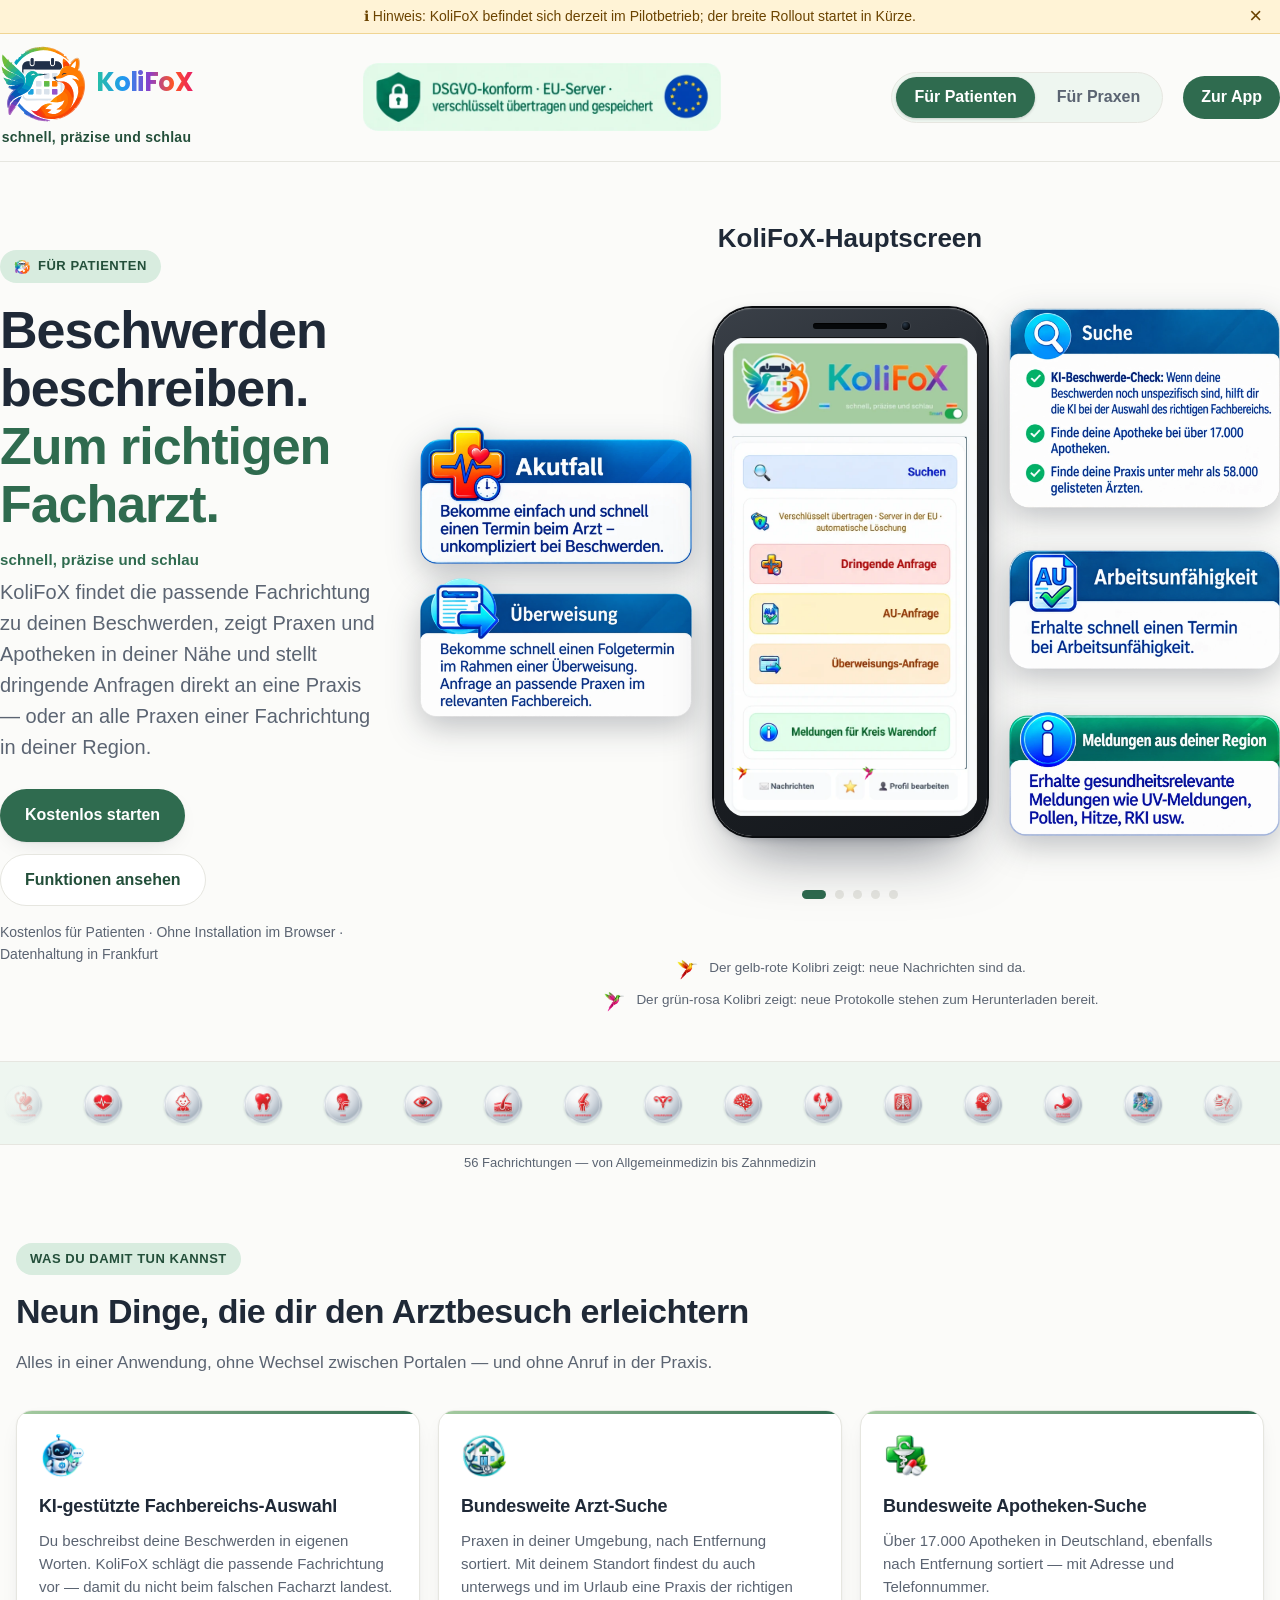
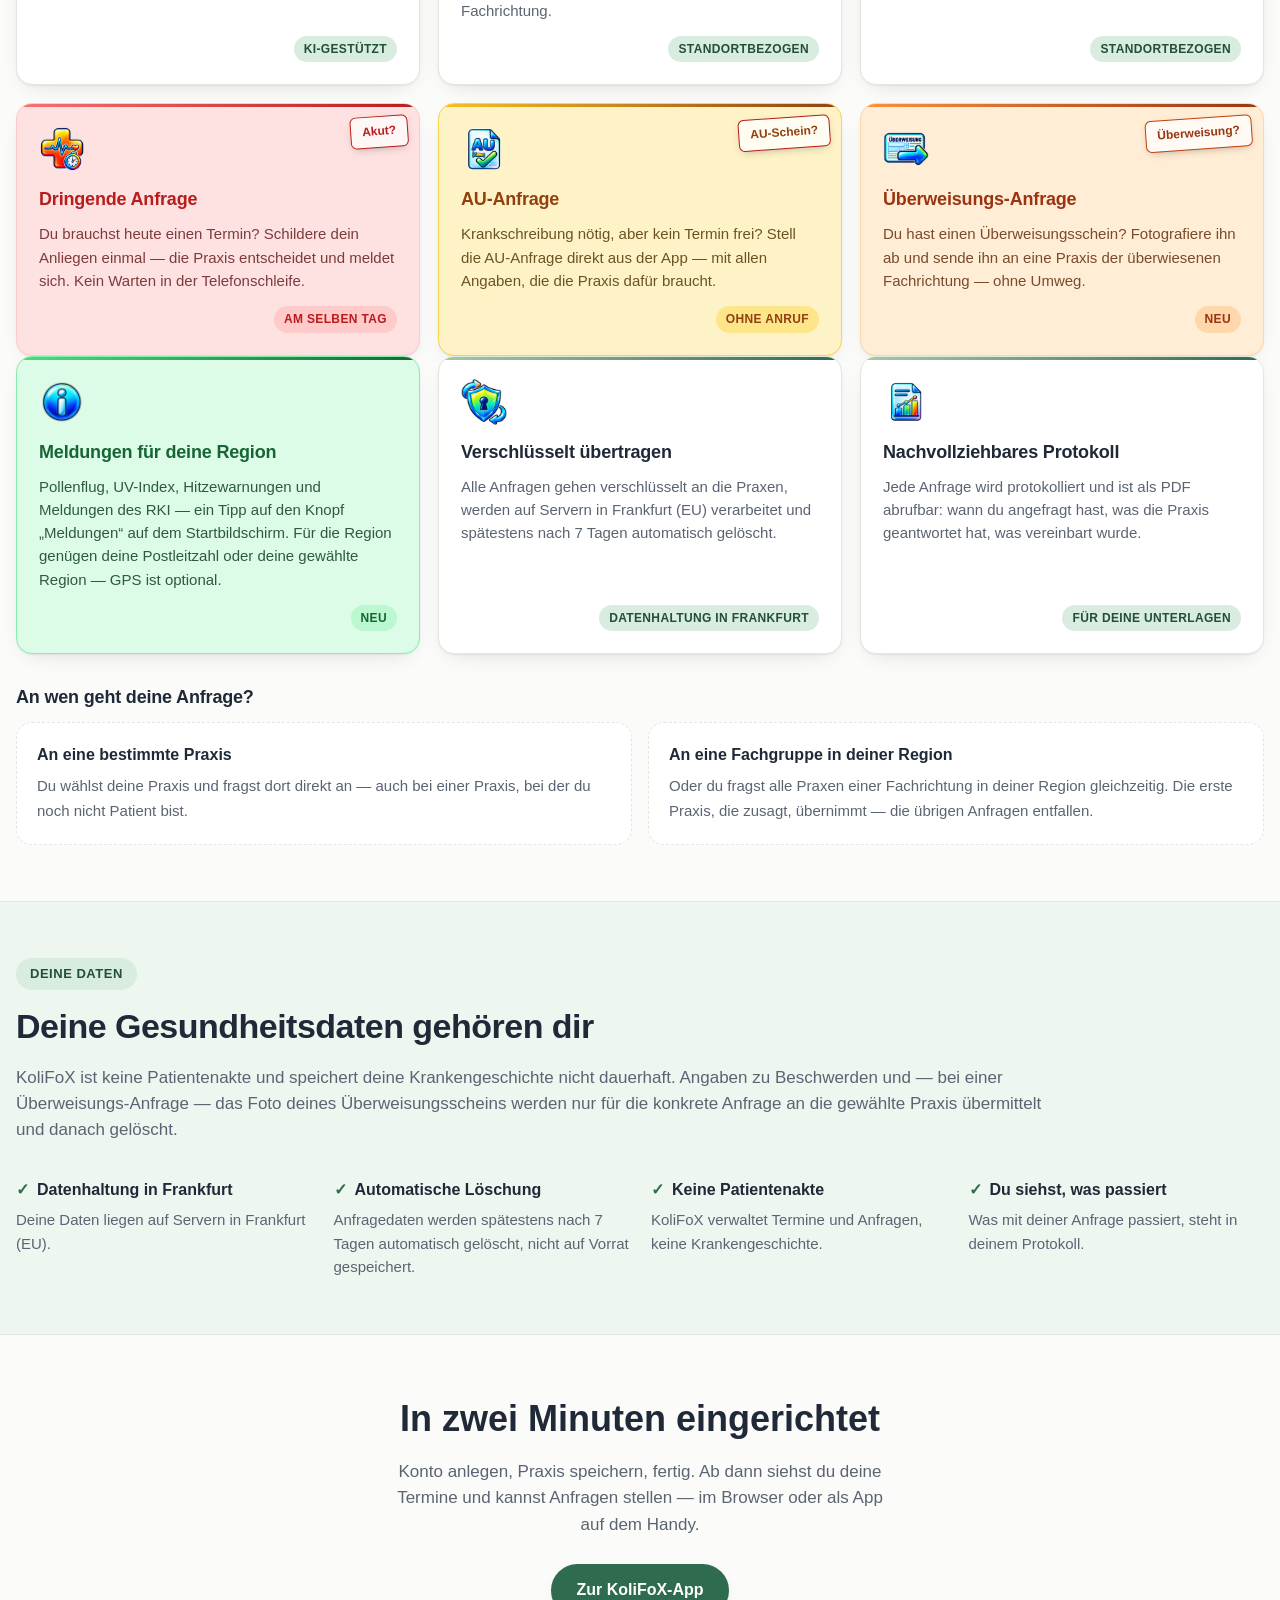
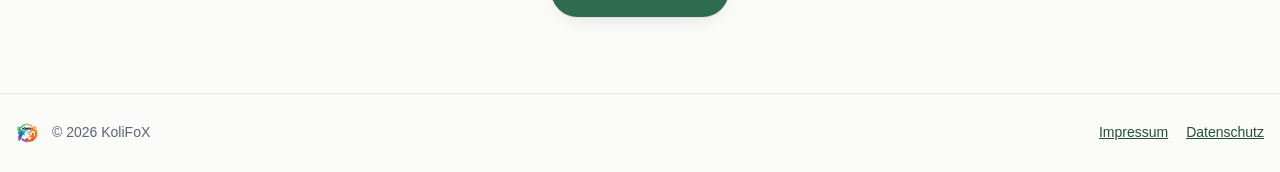
==== index.html @ 6ff73139 "Startseite: Hinweisband und Kopf bleiben beim Scrollen oben (sticky), kompakt ab 170 px Band und Kop" ====
<!doctype html>
<html lang="de">
<head>
<meta charset="UTF-8">
<meta name="viewport" content="width=device-width, initial-scale=1">
<title>KoliFoX — Arzttermin und Anfragen</title>
<meta name="description" content="KoliFoX: Fachrichtung per KI finden, Arzt und Apotheke in der Nähe suchen und dringende Anfragen, AU- und Überweisungs-Anfragen direkt an die Praxis senden.">
<!-- Die Seite ist auch unter www.kolifox.de erreichbar, mit identischem Inhalt. Hier steht, welche
     Adresse gelten soll (die Umleitung von www auf kolifox.de liegt zusaetzlich in Cloudflare). -->
<link rel="canonical" href="https://kolifox.de/">
<meta name="theme-color" content="#2f6b4f">
<link rel="icon" href="/assets/img/favicon.svg" type="image/svg+xml">
<link rel="icon" href="/assets/img/favicon-192.png" sizes="192x192">
<link rel="apple-touch-icon" href="/assets/img/apple-touch-icon.png">
<link rel="stylesheet" href="/assets/produktseite.css">
</head>
<body>

<!-- Pilot-Hinweis (Variante A, DSGVO-Chat 22.10.): Transparenz zur Reife des Produkts. Schliessen
     merkt sich NICHTS im Browser (kein localStorage), das Band kommt beim naechsten Besuch wieder. -->
<div class="kopf-fix" id="kopf-fix">
<div class="pilot-hinweis" id="pilot-hinweis" role="note">
  <span class="pilot-text"><span aria-hidden="true">ℹ</span> Hinweis: KoliFoX befindet sich derzeit im Pilotbetrieb; der breite Rollout startet in Kürze.</span>
  <button type="button" class="pilot-zu" id="pilot-zu" aria-label="Hinweis schließen">×</button>
</div>

<header class="site-head">
  <div class="wrap head-row">
    <div class="head-brand">
      <img class="head-logo" src="/assets/icons/logo-kopf.svg" alt="KoliFoX">
      <span class="head-slogan">schnell, präzise und schlau</span>
    </div>
    <div class="head-spacer"></div>
    <img class="head-badge" src="/assets/kacheln/badge.webp"
         alt="DSGVO-konform · EU-Server · verschlüsselt übertragen und gespeichert">
    <div class="head-spacer"></div>
    <div class="switch" role="tablist" aria-label="Ansicht wählen">
      <button role="tab" id="tab-pat" aria-controls="view-pat" aria-selected="true">Für Patienten</button>
      <button role="tab" id="tab-pra" aria-controls="view-pra" aria-selected="false">Für Praxen</button>
    </div>
    <a class="head-cta" id="head-cta" href="https://app.kolifox.de">Zur App</a>
  </div>
</header>
</div>

<!-- ============================ PATIENTEN ============================ -->
<main class="view" id="view-pat" role="tabpanel" aria-labelledby="tab-pat">

  <div class="wrap hero">
    <div class="hero-text hero-zentriert">
      <span class="eyebrow"><img src="/assets/icons/logo-icon.svg" alt="" width="16" height="16" aria-hidden="true"> Für Patienten</span>
      <h1>Beschwerden beschreiben.<br><span class="accent">Zum richtigen Facharzt.</span></h1>
      <p class="slogan">schnell, präzise und schlau</p>
      <p class="lead">
        KoliFoX findet die passende Fachrichtung zu deinen Beschwerden, zeigt Praxen und Apotheken
        in deiner Nähe und stellt dringende Anfragen direkt an eine Praxis — oder an alle Praxen
        einer Fachrichtung in deiner Region.
      </p>
      <div class="hero-actions">
        <a class="btn btn-primary" href="https://app.kolifox.de">Kostenlos starten</a>
        <a class="btn btn-ghost" href="#pat-funktionen">Funktionen ansehen</a>
      </div>
      <p class="hero-note">Kostenlos für Patienten · Ohne Installation im Browser · Datenhaltung in Frankfurt</p>
    </div>

    <!-- Rundgang durch die App: Ueberschrift, Handy und Fahnen wechseln im Takt -->
    <div class="tour-titel">
      <h2 id="tour-ueberschrift">KoliFoX-Hauptscreen</h2>
    </div>
    <div class="tour logo-links" id="tour">
      <div class="tour-spalte links" id="fahnen-links"></div>
      <div class="tour-mitte">
      <div class="phone-bereich">
        <div class="phone">
          <span class="phone-glow" aria-hidden="true"></span>
          <div class="screen">
            <img class="frame" src="/assets/screens/grundframe.webp"
                 alt="KoliFoX-App auf dem Handy">
            <div class="screen-slot" id="screen-slot" aria-live="off"></div>
            <!-- animierte Marker der App: gelb-rot = ungelesene Nachrichten,
                 gruen-blau = noch nicht geladene Protokolle (wie in app/index.html) -->
            <img class="kolibri nachrichten" src="/assets/icons/kolibri-gelbrot-44.webp" alt="" aria-hidden="true">
            <img class="kolibri profil"      src="/assets/icons/kolibri-gruenrosa-44.webp" alt="" aria-hidden="true">
          </div>
        </div>
      </div>
    </div>
    <div class="tour-spalte rechts" id="fahnen-rechts"></div>
    </div>
    <!-- Die Punkte stehen bewusst AUSSERHALB der Tour: sonst waere die Zeile
         hoeher als das Handy und die Prozent-Hoehen der Fahnen wuerden nicht
         mehr auf die Eintraege im Bildschirm passen. -->
    <div class="tour-punkte" id="tour-punkte" role="tablist" aria-label="Ansicht wählen"></div>
    <!-- Was die beiden Voegel in der Fussleiste des Handys bedeuten -->
    <div class="kolibri-legende">
      <span><img src="/assets/icons/kolibri-gelbrot-44.webp" alt="">Der gelb-rote Kolibri zeigt: neue Nachrichten sind da.</span>
      <span><img src="/assets/icons/kolibri-gruenrosa-44.webp" alt="">Der grün-rosa Kolibri zeigt: neue Protokolle stehen zum Herunterladen bereit.</span>
    </div>
  </div>

  <div class="siegel-band" aria-hidden="true">
    <div class="siegel-track" id="band-pat"></div>
  </div>
  <p class="band-label">56 Fachrichtungen — von Allgemeinmedizin bis Zahnmedizin</p>

  <section id="pat-funktionen">
    <div class="wrap">
      <div class="sec-head">
        <span class="eyebrow">Was du damit tun kannst</span>
        <h2>Neun Dinge, die dir den Arztbesuch erleichtern</h2>
        <p>Alles in einer Anwendung, ohne Wechsel zwischen Portalen — und ohne Anruf in der Praxis.</p>
      </div>

      <div class="grid">
        <article class="feat">
          <img class="feat-icon" src="/assets/icons/icon-ki.png" alt="">
          <h3>KI-gestützte Fachbereichs-Auswahl</h3>
          <p>Du beschreibst deine Beschwerden in eigenen Worten. KoliFoX schlägt die passende
             Fachrichtung vor — damit du nicht beim falschen Facharzt landest.</p>
          <span class="tag">KI-gestützt</span>
        </article>

        <article class="feat">
          <img class="feat-icon" src="/assets/icons/icon-arzt.png" alt="">
          <h3>Bundesweite Arzt-Suche</h3>
          <p>Praxen in deiner Umgebung, nach Entfernung sortiert. Mit deinem Standort findest du
             auch unterwegs und im Urlaub eine Praxis der richtigen Fachrichtung.</p>
          <span class="tag">Standortbezogen</span>
        </article>

        <article class="feat">
          <img class="feat-icon" src="/assets/icons/icon-apotheke.png" alt="">
          <h3>Bundesweite Apotheken-Suche</h3>
          <p>Über 17.000 Apotheken in Deutschland, ebenfalls nach Entfernung sortiert —
             mit Adresse und Telefonnummer.</p>
          <span class="tag">Standortbezogen</span>
        </article>

        <article class="feat k-dringend">
          <img class="feat-icon" src="/assets/neu/akut.png" alt="">
          <h3>Dringende Anfrage</h3>
          <p>Du brauchst heute einen Termin? Schildere dein Anliegen einmal — die Praxis
             entscheidet und meldet sich. Kein Warten in der Telefonschleife.</p>
          <span class="tag">Am selben Tag</span>
          <span class="au-sticker">
            <span class="au-sticker-klein">Akut?</span>
            <span class="au-sticker-gross">
              <strong>Du hast Beschwerden und brauchst heute einen Arzt?</strong>
              KoliFoX fragt für dich an — bei einer Praxis oder gleich mehreren
              in deiner Region.
            </span>
          </span>
        </article>

        <article class="feat k-au">
          <img class="feat-icon" src="/assets/neu/au.png" alt="">
          <h3>AU-Anfrage</h3>
          <p>Krankschreibung nötig, aber kein Termin frei? Stell die AU-Anfrage direkt
             aus der App — mit allen Angaben, die die Praxis dafür braucht.</p>
          <span class="tag">Ohne Anruf</span>
          <!-- Aufkleber in der Anmutung des AU-Scheins: klein in der Ecke,
               geht beim Darauffahren auf. Auf dem Telefon (kein Hover) steht
               er dauerhaft offen. -->
          <span class="au-sticker">
            <span class="au-sticker-klein">AU-Schein?</span>
            <span class="au-sticker-gross">
              <strong>Du benötigst eine Arbeitsunfähigkeits­bescheinigung?</strong>
              Ausstellen kann sie nur deine Praxis. KoliFoX bringt deine Anfrage
              dorthin — ohne Telefonschleife.
            </span>
          </span>
        </article>

        <article class="feat k-ueberweisung">
          <img class="feat-icon" src="/assets/neu/ueberweisung.png" alt="">
          <h3>Überweisungs-Anfrage</h3>
          <p>Du hast einen Überweisungsschein? Fotografiere ihn ab und sende ihn an eine
             Praxis der überwiesenen Fachrichtung — ohne Umweg.</p>
          <span class="tag">Neu</span>
          <span class="au-sticker">
            <span class="au-sticker-klein">Überweisung?</span>
            <span class="au-sticker-gross">
              <strong>Du hast eine Überweisung bekommen?</strong>
              KoliFoX bringt sie zur passenden Fachpraxis — samt deiner Anfrage,
              ohne Telefonschleife.
            </span>
          </span>
        </article>

      </div>

      <!-- Dritte Reihe: Meldungen (eigener Knopf auf dem Startbildschirm) sowie
           Verschluesselung und Protokoll, die fuer alle Anfragearten darueber gelten. -->
      <div class="grid">
        <article class="feat k-meldungen">
          <img class="feat-icon" src="/assets/neu/meldungen.webp" alt="">
          <h3>Meldungen für deine Region</h3>
          <p>Pollenflug, UV-Index, Hitzewarnungen und Meldungen des RKI — ein Tipp auf den
             Knopf „Meldungen“ auf dem Startbildschirm. Für die Region genügen deine Postleitzahl
             oder deine gewählte Region — GPS ist optional.</p>
          <span class="tag">Neu</span>
        </article>

        <article class="feat">
          <img class="feat-icon" src="/assets/neu/verschluesselung.png" alt="">
          <h3>Verschlüsselt übertragen</h3>
          <p>Alle Anfragen gehen verschlüsselt an die Praxen, werden auf Servern in Frankfurt
             (EU) verarbeitet und spätestens nach 7 Tagen automatisch gelöscht.</p>
          <span class="tag">Datenhaltung in Frankfurt</span>
        </article>

        <article class="feat">
          <img class="feat-icon" src="/assets/neu/protokoll.png" alt="">
          <h3>Nachvollziehbares Protokoll</h3>
          <p>Jede Anfrage wird protokolliert und ist als PDF abrufbar: wann du
             angefragt hast, was die Praxis geantwortet hat, was vereinbart wurde.</p>
          <span class="tag">Für deine Unterlagen</span>
        </article>
      </div>

      <h3 class="zweiwege-titel">An wen geht deine Anfrage?</h3>
      <div class="zweiwege">
        <div class="weg">
          <strong>An eine bestimmte Praxis</strong>
          <span>Du wählst deine Praxis und fragst dort direkt an — auch bei einer Praxis,
                bei der du noch nicht Patient bist.</span>
        </div>
        <div class="weg">
          <strong>An eine Fachgruppe in deiner Region</strong>
          <span>Oder du fragst alle Praxen einer Fachrichtung in deiner Region gleichzeitig.
                Die erste Praxis, die zusagt, übernimmt — die übrigen Anfragen entfallen.</span>
        </div>
      </div>
    </div>
  </section>

  <section class="trust">
    <div class="wrap">
      <div class="sec-head">
        <span class="eyebrow">Deine Daten</span>
        <h2>Deine Gesundheitsdaten gehören dir</h2>
        <p>KoliFoX ist keine Patientenakte und speichert deine Krankengeschichte nicht dauerhaft.
           Angaben zu Beschwerden und — bei einer Überweisungs-Anfrage — das Foto deines
           Überweisungsscheins werden nur für die konkrete Anfrage an die gewählte Praxis
           übermittelt und danach gelöscht.</p>
      </div>
      <div class="trust-grid">
        <div class="trust-item">
          <h3><span class="tick">✓</span> Datenhaltung in Frankfurt</h3>
          <p>Deine Daten liegen auf Servern in Frankfurt (EU).</p>
        </div>
        <div class="trust-item">
          <h3><span class="tick">✓</span> Automatische Löschung</h3>
          <p>Anfragedaten werden spätestens nach 7 Tagen automatisch gelöscht,
             nicht auf Vorrat gespeichert.</p>
        </div>
        <div class="trust-item">
          <h3><span class="tick">✓</span> Keine Patientenakte</h3>
          <p>KoliFoX verwaltet Termine und Anfragen, keine Krankengeschichte.</p>
        </div>
        <div class="trust-item">
          <h3><span class="tick">✓</span> Du siehst, was passiert</h3>
          <p>Was mit deiner Anfrage passiert, steht in deinem Protokoll.</p>
        </div>
      </div>
    </div>
  </section>

  <section class="final">
    <div class="wrap">
      <h2>In zwei Minuten eingerichtet</h2>
      <p>Konto anlegen, Praxis speichern, fertig. Ab dann siehst du deine Termine und kannst
         Anfragen stellen — im Browser oder als App auf dem Handy.</p>
      <div class="hero-actions">
        <a class="btn btn-primary" href="https://app.kolifox.de">Zur KoliFoX-App</a>
      </div>
    </div>
  </section>
</main>

<!-- ============================= PRAXEN ============================= -->
<main class="view" id="view-pra" role="tabpanel" aria-labelledby="tab-pra" hidden>

  <div class="wrap hero">
    <div class="hero-split">
      <div class="hero-text">
        <span class="eyebrow"><img src="/assets/icons/logo-icon.svg" alt="" width="16" height="16" aria-hidden="true"> Für Praxen</span>
        <h1>Das Telefon wird leiser.<br><span class="accent">Der Tag planbarer.</span></h1>
        <p class="slogan">schnell, präzise und schlau</p>
        <p class="lead">
          Dringende Anfragen und AU-Wünsche kommen schriftlich und vollständig herein — statt
          dreimal zu klingeln. Ihr Team entscheidet, was wann bearbeitet wird. Ohne neue
          Praxissoftware, ohne Installation.
        </p>
        <div class="hero-actions">
          <a class="btn btn-primary" href="https://cockpit.kolifox.de/login">Praxis anmelden</a>
          <a class="btn btn-ghost" href="#pra-funktionen">Funktionen ansehen</a>
        </div>
        <p class="hero-note">Läuft im Browser · Rollen für Sekretariat, Ärzte und Labor · Server in Deutschland</p>
        <p class="hero-note">Fertiger AV-Vertrag · Zwei-Faktor-Anmeldung · Automatische Löschfristen</p>
      </div>

      <div>
        <div class="cockpit-demo">
          <div class="cd-head">
            <img src="/assets/neu/akut.png" alt="" width="18" height="18">
            Dringende Anfragen <span class="zahl">2 offen</span>
          </div>

          <div class="cd-karte">
            <div class="cd-zeile1">
              <img src="/assets/neu/akut.png" alt="">
              <span class="cd-name">M. Berger</span>
              <span class="cd-zeit">vor 4 Min.</span>
            </div>
            <div class="cd-pillen">
              <span class="cd-pille rot">Akut</span>
              <span class="cd-pille">Zahnschmerzen</span>
              <span class="cd-pille">Schwellung</span>
              <span class="cd-pille">📍 1,2 km</span>
            </div>
            <p class="cd-text">Seit gestern Abend starke Schmerzen, Wange geschwollen. Heute erreichbar ab 9 Uhr.</p>
            <div class="cd-knoepfe">
              <span class="cd-knopf ja">Annehmen</span>
              <span class="cd-knopf">Weiterleiten</span>
              <span class="cd-knopf">Ablehnen</span>
            </div>
          </div>

          <div class="cd-karte">
            <div class="cd-zeile1">
              <img src="/assets/neu/au.png" alt="">
              <span class="cd-name">S. Kraft</span>
              <span class="cd-zeit">vor 11 Min.</span>
            </div>
            <div class="cd-pillen">
              <span class="cd-pille">AU-Anfrage</span>
              <span class="cd-pille">bekannt</span>
              <span class="cd-pille">📍 3,4 km</span>
            </div>
            <p class="cd-text">Erkältung seit Montag, bittet um Krankschreibung bis Freitag.</p>
            <div class="cd-knoepfe">
              <span class="cd-knopf ja">Annehmen</span>
              <span class="cd-knopf">Weiterleiten</span>
              <span class="cd-knopf">Ablehnen</span>
            </div>
          </div>

          <div class="cd-fuss">Heute angenommen: 3 von 6 · Aufnahme aktiv bis 16:00</div>
        </div>
        <p class="demo-hinweis">Darstellung nachgebildet — echte Ansicht im Praxis-Cockpit</p>
      </div>
    </div>
  </div>

  <div class="siegel-band" aria-hidden="true">
    <div class="siegel-track" id="band-pra"></div>
  </div>
  <p class="band-label">Für jede Fachrichtung — mit eigenen Rückfragen je Fachbereich</p>

  <section class="sec-unten-eng">
    <div class="wrap">
      <div class="sec-head sec-head-mitte">
        <h2>Was sich im Praxisalltag ändert</h2>
        <p>Vier Dinge, die Ihr Team sofort merkt.</p>
      </div>
      <div class="zettel-reihe">
        <div class="zettel"><img src="/assets/notizen/telefon.png" alt="Weniger Telefon — Anliegen digital statt per Telefon klären. Ziel: 50 % weniger Anrufe."></div>
        <div class="zettel"><img src="/assets/notizen/ruhe.png" alt="Mehr Ruhe am Empfang — Ihr Team gewinnt Fokus für die Menschen vor Ort."></div>
        <div class="zettel"><img src="/assets/notizen/zeit.png" alt="Mehr Zeit für Patienten — Automatisierte Prozesse schaffen Zeit für Patienten."></div>
        <div class="zettel"><img src="/assets/notizen/erreichbarkeit.png" alt="Mehr Erreichbarkeit — Anfragen digital stellen, einfach, direkt und ohne Warteschleife."></div>
      </div>
    </div>
  </section>

  <section id="pra-funktionen">
    <div class="wrap">
      <div class="sec-head">
        <span class="eyebrow">Für Ihre Praxis</span>
        <h2>Was KoliFoX Ihrem Team abnimmt</h2>
        <p>Das Praxis-Cockpit nimmt Ihrem Team diese Aufgaben ab.</p>
      </div>

      <div class="grid">
        <article class="feat akut">
          <img class="feat-icon" src="/assets/neu/akut.png" alt="">
          <h3>Dringende Anfragen gesteuert annehmen</h3>
          <p>Anfragen erreichen Sie schriftlich und vorqualifiziert. Sie legen fest, wie viele
             Sie pro Tag annehmen — ist das Fenster voll, wird automatisch abgelehnt.</p>
          <span class="tag">Kapazität im Griff</span>
        </article>

        <article class="feat">
          <img class="feat-icon" src="/assets/neu/kalender.png" alt="">
          <h3>Erreichbarkeit selbst bestimmen</h3>
          <p>Öffnungszeiten, Urlaub, Rufbereitschaft: Was Sie hinterlegen, gilt. Außerhalb
             Ihrer Zeiten nimmt KoliFoX keine Anfragen an.</p>
          <span class="tag">Kein Nachtdienst</span>
        </article>

        <article class="feat">
          <img class="feat-icon" src="/assets/neu/push.png" alt="">
          <h3>Benachrichtigung statt Dauerblick</h3>
          <p>Neue Anfragen melden sich per Push oder E-Mail — niemand muss den Bildschirm
             im Auge behalten.</p>
          <span class="tag">Push &amp; E-Mail</span>
        </article>

        <article class="feat">
          <img class="feat-icon" src="/assets/neu/sammelpraxis.png" alt="">
          <h3>Im Praxisnetz zusammenarbeiten</h3>
          <p>Mehrere Praxen einer Fachrichtung und Region teilen sich das Anfrage-Aufkommen.
             Wer zuerst zusagt, übernimmt — die anderen sind entlastet.</p>
          <span class="tag">Regional</span>
        </article>

        <article class="feat">
          <img class="feat-icon" src="/assets/icons/icon-arzt.png" alt="">
          <h3>Digitaler Warteraum</h3>
          <p>Patienten checken selbst ein und sehen ihre Position. Ihr Team verteilt auf
             Sprechzimmer, ruft auf und leitet weiter — ohne Zettel.</p>
          <span class="tag">Im Haus</span>
        </article>

        <article class="feat">
          <img class="feat-icon" src="/assets/neu/protokoll.png" alt="">
          <h3>Audit-Trail — drei Jahre</h3>
          <p>Jeder Zugriff mit Rolle, Nutzer und Zeitpunkt protokolliert. Trägt zur
             Nachweisführung nach Art. 5 Abs. 2 DSGVO bei, als PDF für Ihre Unterlagen.
             Ihre Behandlungsdokumentation nach § 630f BGB bleibt davon unberührt im PVS.</p>
          <span class="tag">Nachvollziehbar</span>
        </article>
      </div>
    </div>
  </section>

  <!-- ============================= DATENSCHUTZ ============================= -->
  <section id="pra-datenschutz">
    <div class="wrap">
      <div class="sec-head">
        <span class="eyebrow">Datenschutz und Datenablageort</span>
        <h2>Rechtliche Grundlagen stehen bereit</h2>
        <p>Was Ihre Praxis für den DSGVO-konformen Einsatz braucht — fertig vorbereitet,
           belegbar, nachweisfähig.</p>
      </div>

      <div class="grid">
        <article class="feat">
          <img class="feat-icon" src="/assets/neu/server.png" alt="">
          <h3>Server in Deutschland</h3>
          <p>Supabase EU-Region Frankfurt. TLS 1.3 im Transport, AES-256 bei Speicherung.
             Die Versichertennummer wird je Praxis zusätzlich einzeln verschlüsselt.</p>
          <span class="tag">EU-Rechenzentrum</span>
        </article>

        <article class="feat">
          <span class="feat-icon-platz" aria-hidden="true"></span>
          <h3>Fertiger AV-Vertrag</h3>
          <p>Auftragsverarbeitungsvertrag nach Art. 28 DSGVO mit allen technisch-organisatorischen
             Maßnahmen liegt vor — Sie müssen keine eigenen Verträge aufsetzen und keine Sub-Verträge
             mit unseren Dienstleistern schließen.</p>
          <span class="tag">AVV + Anhänge</span>
        </article>

        <article class="feat">
          <span class="feat-icon-platz" aria-hidden="true"></span>
          <h3>Zwei-Faktor-Anmeldung</h3>
          <p>Alle Cockpit-Konten — Sekretariat, Anfrage-Annahme, Ärztinnen, Ärzte, Assistenz —
             sind zwei-Faktor-pflichtig. Keine Komfort-Option, sondern Standard.</p>
          <span class="tag">Standard, nicht optional</span>
        </article>

        <article class="feat">
          <span class="feat-icon-platz" aria-hidden="true"></span>
          <h3>Datenpannen-Prozess etabliert</h3>
          <p>Vorfall-Register nach Art. 33 Abs. 5 DSGVO geführt, Meldepflicht-Bewertung je
             Vorfall. Falls etwas passiert, läuft die Benachrichtigung Ihrer Praxis entlang
             eines definierten Pfads.</p>
          <span class="tag">Art. 33 geführt</span>
        </article>

        <article class="feat">
          <span class="feat-icon-platz" aria-hidden="true"></span>
          <h3>Klare Rollen</h3>
          <p>KoliFoX verarbeitet Patient:innen-Anfragen in Ihrem Auftrag (Art. 28 DSGVO). Die
             Behandlungsentscheidung bleibt vollständig bei Ihnen. Keine Mitnutzung Ihrer
             Daten für Produktverbesserung.</p>
          <span class="tag">Sie bleiben Verantwortliche</span>
        </article>

        <article class="feat">
          <span class="feat-icon-platz" aria-hidden="true"></span>
          <h3>Automatische Löschfristen</h3>
          <p>Inhaltsdaten dringender Anfragen werden spätestens nach 7 Tagen automatisch gelöscht;
             Terminmetadaten nach spätestens 90 Tagen. Löschungs-Nachweise nach Art. 5 Abs. 2 DSGVO
             bleiben drei Jahre für die Rechenschaftspflicht.</p>
          <span class="tag">Keine Aufräumarbeit</span>
        </article>
      </div>
    </div>
  </section>

  <section class="trust">
    <div class="wrap">
      <div class="sec-head">
        <span class="eyebrow">In drei Schritten</span>
        <h2>So kommt Ihre Praxis dazu</h2>
        <p>Kein Vertriebstermin nötig, kein Wechsel Ihrer Praxissoftware.</p>
      </div>
      <div class="steps">
        <div class="step">
          <h3>Praxis anmelden</h3>
          <p>Sie füllen das Antragsformular aus: Praxisdaten, Fachrichtung, Öffnungszeiten.</p>
        </div>
        <div class="step">
          <h3>Freischaltung</h3>
          <p>Wir prüfen die Angaben und schalten Ihr Praxis-Konto frei. Die Anmeldung läuft
             mit Zwei-Faktor-Schutz.</p>
        </div>
        <div class="step">
          <h3>Loslegen</h3>
          <p>Räume und Zeiten eintragen, Team einladen — ab dann erreichen Sie Anfragen
             schriftlich im Cockpit.</p>
        </div>
      </div>
    </div>
  </section>

  <section class="final">
    <div class="wrap">
      <h2>Wir suchen Praxen für den Start</h2>
      <p>KoliFoX ist fertig entwickelt und läuft. Für die erste Praxisgruppe nehmen wir uns
         Zeit für Einrichtung und Schulung.</p>
      <div class="hero-actions">
        <a class="btn btn-primary" href="mailto:Matthias.Roettgers@KoliFoX.de?subject=KoliFoX%20f%C3%BCr%20unsere%20Praxis">Gespräch vereinbaren</a>
        <a class="btn btn-ghost" href="https://cockpit.kolifox.de/login">Zum Praxis-Login</a>
      </div>
    </div>
  </section>
</main>

<footer class="site-footer">
  <div class="wrap footer-zeile">
    <img src="/assets/icons/logo-icon.svg" alt="" width="22" height="22" aria-hidden="true">
    <span>© 2026 KoliFoX</span>
    <nav>
      <a href="/impressum">Impressum</a>
      <a href="/datenschutz">Datenschutz</a>
    </nav>
  </div>
</footer>

<script src="/assets/produktseite.js"></script>
</body>
</html>
---- assets/produktseite.css ----
/* Farbwelt 1:1 aus kolifox.de/assets/style.css uebernommen */
:root {
  --brand: #2f6b4f;
  --brand-dark: #234f3a;
  --brand-pale: #eef6f0;
  --brand-soft: #d8ecdf;
  --mint: #a5cba0;           /* theme_color der App */
  --ink: #1f2937;
  --muted: #5b6472;
  --bg: #fbfbf9;
  --card: #ffffff;
  --border: #e6e6e0;
  --focus: #2563eb;
  --akut: #b91c1c;
  --akut-soft: #fee2e2;
  --radius: 16px;
  --shadow: 0 1px 2px rgba(16,24,40,.06), 0 8px 24px -12px rgba(16,24,40,.18);
}
@media (prefers-color-scheme: dark) {
  :root:not([data-theme="light"]) {
    --brand: #6fbf94; --brand-dark: #8fd4ac; --brand-pale: #12261c; --brand-soft: #17352577;
    --mint: #7fae7a; --ink: #eef1f4; --muted: #9aa4b2; --bg: #0f1216; --card: #171b20;
    --border: #262b31; --akut: #f87171; --akut-soft: #2a1414;
    --shadow: 0 1px 2px rgba(0,0,0,.4), 0 8px 24px -12px rgba(0,0,0,.6);
  }
}
:root[data-theme="dark"] {
  --brand: #6fbf94; --brand-dark: #8fd4ac; --brand-pale: #12261c; --brand-soft: #17352577;
  --mint: #7fae7a; --ink: #eef1f4; --muted: #9aa4b2; --bg: #0f1216; --card: #171b20;
  --border: #262b31; --akut: #f87171; --akut-soft: #2a1414;
  --shadow: 0 1px 2px rgba(0,0,0,.4), 0 8px 24px -12px rgba(0,0,0,.6);
}
* { box-sizing: border-box; }
html, body {
  margin: 0; padding: 0; background: var(--bg); color: var(--ink);
  font-family: -apple-system, BlinkMacSystemFont, "Segoe UI", Roboto, Helvetica, Arial, sans-serif;
  line-height: 1.55; -webkit-font-smoothing: antialiased;
}
img { max-width: 100%; }
a { color: var(--brand-dark); }
a:focus-visible, button:focus-visible { outline: 2px solid var(--focus); outline-offset: 2px; }
.wrap { max-width: 1400px; margin: 0 auto; padding: 0 16px; }

/* ---------- Kopf ---------- */
/* Hinweisband und Kopf bleiben oben stehen. Beim Scrollen wird der Kopf kompakt (kleineres Logo,
   kleinere Pill, ohne Slogan), damit er nicht ein Fuenftel des Bildschirms belegt. */
.kopf-fix { position: sticky; top: 0; z-index: 30; }
html { scroll-padding-top: 120px; }
.site-head {
  position: relative; z-index: 20; background: color-mix(in srgb, var(--bg) 88%, transparent);
  backdrop-filter: blur(10px); border-bottom: 1px solid var(--border);
}
.head-row { display: flex; align-items: center; gap: 20px; padding: 12px 0; }
/* Logo gross, Slogan als echter Text darunter: in der Bilddatei war er auf Kopfhoehe
   nicht lesbar (rund 6 px). */
.head-brand { display: flex; flex-direction: column; align-items: center; gap: 5px; }
.head-logo { height: 76px; width: auto; display: block; }
.head-slogan {
  font-size: 14px; font-weight: 600; letter-spacing: .02em; color: var(--brand-dark);
  white-space: nowrap;
}
/* Pill im Kopf (Wortlaut vom DSGVO-Chat freigegeben, 22.10.). Grenzen: Schild OHNE Haken,
   keine Flagge im Schild, keine Siegel-/Bandform, keine Zusaetze wie "geprueft" oder "zertifiziert". */
.head-badge { height: 68px; width: auto; display: block; }
.head-spacer { flex: 1 1 auto; }

/* Ansichts-Umschalter */
.switch {
  display: inline-flex; padding: 4px; gap: 4px; background: var(--brand-pale);
  border: 1px solid var(--border); border-radius: 999px;
}
.switch button {
  appearance: none; border: 0; background: transparent; color: var(--muted);
  font: inherit; font-weight: 600; padding: 8px 18px; border-radius: 999px; cursor: pointer;
  display: inline-flex; align-items: center; gap: 7px; white-space: nowrap;
}
.switch button[aria-selected="true"] {
  background: var(--brand); color: #fff; box-shadow: 0 1px 3px rgba(0,0,0,.18);
}
.head-cta {
  display: inline-block; padding: 9px 18px; border-radius: 999px; font-weight: 600;
  text-decoration: none; background: var(--brand); color: #fff;
}
.head-cta.ghost { background: transparent; color: var(--brand-dark); border: 1px solid var(--border); }

/* ---------- Hero ---------- */
.hero { padding: 56px 0 8px; }
.hero-split { display: grid; grid-template-columns: 1.15fr .85fr; gap: 48px; align-items: center; }
.hero-split .hero-text { min-width: 0; }

/* Handy-Gehaeuse: oben breiterer Rand fuer die Hoermuschel */
.phone {
  /* 255 statt 300 px — auf Matthias' Wunsch rund 15 % kleiner, damit Text,
     Handy und Fahnen nebeneinander Platz haben. */
  justify-self: center; position: relative; width: 255px; max-width: 100%;
  border-radius: 38px; padding: 29px 9px 19px; box-sizing: content-box;
  background: linear-gradient(155deg, #3a4048 0%, #22262c 38%, #14171b 100%);
  box-shadow:
    0 0 0 2px #0b0d10,                       /* harte Gehaeusekante */
    inset 0 1px 1px rgba(255,255,255,.22),   /* Lichtkante oben */
    0 34px 64px -26px rgba(16,24,40,.6), 0 2px 8px rgba(16,24,40,.25);
}
/* Hoermuschel-Schlitz */
.phone::before {
  content: ""; position: absolute; top: 15px; left: 50%; transform: translateX(-50%);
  width: 74px; height: 6px; border-radius: 99px; z-index: 4;
  background: #06080a; box-shadow: inset 0 1px 1px rgba(0,0,0,.9);
}
/* Kamera-Punkt neben der Hoermuschel */
.phone::after {
  content: ""; position: absolute; top: 14px; left: calc(50% + 52px);
  width: 8px; height: 8px; border-radius: 50%; z-index: 4;
  background: radial-gradient(circle at 35% 30%, #2b3a4a, #05070a 70%);
  box-shadow: 0 0 0 1px rgba(255,255,255,.07);
}
.phone > img { display: block; width: 100%; border-radius: 24px; }

/* Der Bildschirm: Matthias' Grundframe, darin der wechselnde Bereich */
.screen { position: relative; border-radius: 24px; overflow: hidden; line-height: 0; }
/* Stapelung im Bildschirm, von hinten nach vorn:
   1 Grundframe (Kopf + Fussleiste), 2 wechselndes Bild, 5 Kolibris.
   Die Kolibris sitzen an der Fussleiste und muessen immer obenauf liegen. */
.screen > img.frame { display: block; width: 100%; position: relative; z-index: 1; }

/* Einblend-Bereich — am Grundframe gemessen (600x1129): blau ab x=27, davor ein
   4 px dunkler Rahmen (x 23..26). Der Bereich liegt bewusst 4 px weiter aussen,
   damit er diesen Rahmen ueberdeckt. */
.screen-slot {
  position: absolute; left: 3.83%; top: 20.82%; width: 91.67%; height: 69.18%;
  overflow: hidden; background: #fff; border-radius: 3px; z-index: 2;
}
.screen-slot img {
  position: absolute; inset: 0; width: 100%; height: 100%;
  object-fit: cover; object-position: top;
  opacity: 0; transition: opacity .7s ease;
}
.screen-slot img.aktiv { opacity: 1; }
@media (prefers-reduced-motion: reduce) { .screen-slot img { transition: none; } }

/* Sprechblase zur jeweiligen Ansicht.
   Auf dem grossen Bildschirm liegt sie im Handy, auf dem Telefon darunter —
   dort waere sie sonst vierzeilig und wuerde ein Sechstel des Bildes verdecken. */
.phone-bereich { position: relative; justify-self: center; }
.blase {
  position: absolute; left: 8%; right: 8%; bottom: 12%; z-index: 5;
  background: rgba(17, 24, 32, .93); color: #fff;
  font-size: 13px; line-height: 1.4; text-align: center;
  padding: 10px 14px; border-radius: 13px;
  box-shadow: 0 10px 24px -10px rgba(0,0,0,.65);
  opacity: 0; transform: translateY(7px);
  transition: opacity .42s ease, transform .42s ease;
}
.blase.sichtbar { opacity: 1; transform: translateY(0); }
.blase::after {   /* Zipfel nach unten */
  content: ""; position: absolute; left: 50%; bottom: -6px; transform: translateX(-50%);
  border-left: 7px solid transparent; border-right: 7px solid transparent;
  border-top: 7px solid rgba(17, 24, 32, .93);
}
@media (max-width: 900px) {
  .blase {
    position: static; margin: 16px auto 0; max-width: 330px;
    font-size: 14.5px; background: var(--card); color: var(--ink);
    border: 1px solid var(--border); box-shadow: var(--shadow);
    min-height: 3.4em; display: flex; align-items: center; justify-content: center;
  }
  .blase::after { display: none; }
}
@media (prefers-reduced-motion: reduce) { .blase { transition: none; } }

/* Die animierten Kolibri-Marker der App, mittig auf der LINKEN oberen Ecke
   der Fussleisten-Kacheln — halb drauf, halb daneben, wie in der App seit
   26.09. Kachelmasse am Grundframe abgemessen: "Nachrichten" beginnt bei
   x=47/600, "Profil bearbeiten" bei x=345/600, Oberkante y=1024/1129.
   z-index 5 haelt sie vor dem wechselnden Bild (das liegt auf 2). */
.screen img.kolibri { position: absolute; z-index: 5; width: 7.0%; height: auto; border-radius: 0; }
.screen img.kolibri.nachrichten { left: 4.4%;  top: 88.8%; }
.screen img.kolibri.profil      { left: 54.0%; top: 88.8%; }

/* Die Kolibri-Marker aus der App laufen ueber dem Standbild weiter.
   Das Standbild zeigt sie eingefroren — hier decken die echten GIFs
   dieselben Stellen ab (gelb-rot = ungelesene Nachrichten,
   gruen-blau = noch nicht geladene Protokolle, wie in app/index.html). */
.phone-screen { position: relative; line-height: 0; }
/* Spezifitaet: muss .phone img (width:100%) schlagen */
.phone-screen img.kolibri {
  position: absolute; width: 7.4%; height: auto; border-radius: 0;
  pointer-events: none; z-index: 3;
}
.phone-screen img.kolibri.oben   { left: 53.0%; top: 3.4%; width: 6.2%; }
.phone-screen img.kolibri.links  { left: 31.6%; top: 92.6%; }
.phone-screen img.kolibri.rechts { left: 84.0%; top: 91.8%; }
.phone-glow {
  position: absolute; inset: -14% -18% auto -18%; height: 70%; z-index: -1;
  background: radial-gradient(60% 60% at 50% 40%, var(--brand-soft), transparent 70%);
  filter: blur(18px);
}
.slogan {
  display: inline-block; margin: 0 0 6px; font-size: 15px; font-weight: 600;
  color: var(--brand); letter-spacing: .01em;
}
@media (max-width: 900px) {
  .hero-split { grid-template-columns: 1fr; gap: 30px; }
  .phone { width: 230px; order: 2; }
}

/* Nachbildung einer eingehenden Anfrage im Praxis-Cockpit */
.cockpit-demo {
  justify-self: center; width: 100%; max-width: 420px; background: var(--card);
  border: 1px solid var(--border); border-radius: 18px; overflow: hidden;
  box-shadow: 0 30px 60px -30px rgba(16,24,40,.5), 0 2px 6px rgba(16,24,40,.12);
}
.cd-head {
  display: flex; align-items: center; gap: 10px; padding: 12px 16px;
  background: var(--brand); color: #fff; font-weight: 650; font-size: 14px;
}
.cd-head .zahl {
  margin-left: auto; background: rgba(255,255,255,.22); border-radius: 999px;
  padding: 2px 10px; font-size: 13px;
}
.cd-karte { padding: 16px; border-bottom: 1px solid var(--border); }
.cd-karte:last-child { border-bottom: 0; }
.cd-zeile1 { display: flex; align-items: center; gap: 10px; margin-bottom: 10px; }
.cd-zeile1 img { width: 26px; height: 26px; object-fit: contain; }
.cd-name { font-weight: 650; font-size: 15px; }
.cd-zeit { margin-left: auto; font-size: 12.5px; color: var(--muted); }
.cd-pillen { display: flex; flex-wrap: wrap; gap: 6px; margin-bottom: 10px; }
.cd-pille {
  font-size: 12px; padding: 3px 10px; border-radius: 999px;
  background: var(--brand-soft); color: var(--brand-dark); font-weight: 600;
}
.cd-pille.rot { background: var(--akut-soft); color: var(--akut); }
.cd-text { font-size: 13.5px; color: var(--muted); margin: 0 0 12px; }
.cd-knoepfe { display: flex; gap: 8px; }
.cd-knopf {
  flex: 1 1 0; text-align: center; font-size: 13px; font-weight: 650; padding: 8px 10px;
  border-radius: 9px; border: 1px solid var(--border); background: var(--bg); color: var(--muted);
}
.cd-knopf.ja { background: var(--brand); color: #fff; border-color: transparent; }
.cd-fuss { padding: 10px 16px; font-size: 12px; color: var(--muted); background: var(--brand-pale); }
.demo-hinweis { text-align: center; font-size: 12px; color: var(--muted); margin-top: 10px; }

/* ---------- Abschnitt "So funktioniert's": Handy mit Erklaer-Fahnen ---------- */
/* Drei Spalten: Text links, Handy in der Mitte, Fahnen rechts.
   stretch: die Fahnen-Spalte wird genauso hoch wie das Handy — nur dann bezieht
   sich das "top" einer Fahne auf die Handyhoehe und der Zipfel trifft. */
/* Drei Spalten: Fahnen links, Handy, Fahnen rechts.
   Der Hero-Text steht zentriert darueber — Text UND Fahnen neben dem Handy
   passen bei 1280 px nicht nebeneinander, der Text bricht dann dreizeilig um. */
.tour {
  display: grid; grid-template-columns: 1fr auto 1fr;
  gap: 22px; align-items: stretch;
}
.hero-zentriert { text-align: center; }
.hero-zentriert h1 { max-width: none; }
.hero-zentriert .lead { margin-left: auto; margin-right: auto; }
.hero-zentriert .hero-actions { justify-content: center; }

/* Ab genug Breite wandert der Text neben das Handy statt darueber.
   Unterhalb reicht der Platz nicht — dann brechen Ueberschrift und Fahnen um
   (deshalb erst ab 1250 px, gemessen: Text 400 + Fahnen 240 + Handy 273 +
   Fahnen 300 + Abstaende passen ab dort). */
@media (min-width: 1250px) {
  /* NUR die Patienten-Ansicht: dort steht die Tour mit dem Handy daneben.
     Die Praxis-Ansicht hat einen eigenen Aufbau (.hero-split mit der
     Cockpit-Nachbildung) und wuerde hier zerdrueckt. */
  #view-pat .hero { display: grid; grid-template-columns: minmax(330px, 380px) 1fr; gap: 40px;
          align-items: center; }
  /* span 3: der Text deckt alle drei Zeilen der rechten Spalte ab (Titel,
     Tour, Punkte). Mit span 2 wurden die oberen Zeilen gestreckt und
     Ueberschrift wie Laufbalken rutschten vom Handy weg. */
  #view-pat .hero-zentriert { text-align: left; grid-row: span 4; }
  #view-pat .hero-zentriert .lead { margin-left: 0; }
  #view-pat .hero-zentriert .hero-actions { justify-content: flex-start; }
  #view-pat .hero-zentriert h1 { max-width: 14ch; }
  #view-pat .tour-titel { grid-column: 2; margin-bottom: 10px; align-self: end; }
  #view-pat .tour { grid-column: 2; }
  #view-pat .tour-punkte { grid-column: 2; }
  #view-pat .kolibri-legende { grid-column: 2; align-self: start; }
}
.tour-spalte { position: relative; }
.tour-mitte { display: flex; flex-direction: column; align-items: center; }
.tour-spalte.links  .fahne { right: 0; }
.tour-spalte.rechts .fahne { left: 0;  }

/* eine Erklaer-Fahne in KoliFoX-Farben; "top" setzt das Skript je Fahne */
.fahne {
  position: absolute; width: max-content; max-width: 315px;
  background: var(--brand); color: #fff;
  padding: 11px 15px; border-radius: 13px;
  font-size: 15px; font-weight: 600; line-height: 1.35;
  box-shadow: 0 10px 22px -12px rgba(16,24,40,.5);
  /* -50%: "top" meint die Hoehe des Zipfels, nicht die Oberkante der Fahne */
  opacity: 0; transform: translateY(calc(-50% + 6px));
  transition: opacity .45s ease, transform .45s ease;
}
.fahne.sichtbar { opacity: 1; transform: translateY(-50%); }
.fahne.leise { background: var(--brand-soft); color: var(--brand-dark); }
/* mehrzeilige Fahne: zweite Zeile kleiner und zurueckgenommen */
.fahne-zeile { display: block; }
.fahne-zeile.leise { font-size: 13.5px; font-weight: 500; opacity: .88; margin-top: 3px; }
/* Fahne mit Logo. Drei Anordnungen, umschaltbar an .tour:
   logo-oben (Matthias' Vorlage), logo-links, logo-rechts */
.fahne img {
  width: 34px; height: 34px; object-fit: contain; flex: 0 0 auto;
  filter: drop-shadow(0 2px 4px rgba(0,0,0,.25));
}
.tour.logo-oben .fahne img { display: block; margin: 0 auto 7px; }
.tour.logo-links .fahne, .tour.logo-rechts .fahne {
  display: flex; align-items: center; gap: 11px;
}
.tour.logo-rechts .fahne img { order: 2; }
/* Zipfel zum Handy hin */
.tour-spalte.links  .fahne::after,
.tour-spalte.rechts .fahne::after {
  content: ""; position: absolute; top: 50%; margin-top: -8px;
  border-top: 8px solid transparent; border-bottom: 8px solid transparent;
}
.tour-spalte.links  .fahne::after { right: -9px; border-left: 10px solid var(--brand); }
.tour-spalte.rechts .fahne::after { left: -9px;  border-right: 10px solid var(--brand); }
.tour-spalte.links  .fahne.leise::after { border-left-color: var(--brand-soft); }
.tour-spalte.rechts .fahne.leise::after { border-right-color: var(--brand-soft); }

.tour-titel { text-align: center; margin-bottom: 14px; }
/* ohne das greift der Browser-Standard (rund 28 px oben und unten) und
   schiebt die Ueberschrift vom Handy weg */
.tour-titel h2 { margin: 0; font-size: clamp(20px, 2.6vw, 26px); }
.tour-punkte { display: flex; justify-content: center; gap: 9px; margin-top: 14px; }

/* Legende zu den animierten Kolibris, unter dem Laufbalken */
.kolibri-legende {
  display: flex; flex-direction: column; gap: 6px; align-items: center;
  margin-top: 16px; font-size: 13.5px; color: var(--muted); line-height: 1.35;
}
.kolibri-legende span { display: flex; align-items: center; gap: 9px; }
.kolibri-legende img { width: 26px; height: 26px; flex: 0 0 auto; }
.tour-punkte button {
  width: 9px; height: 9px; padding: 0; border: 0; border-radius: 50%;
  background: var(--border); cursor: pointer;
}
.tour-punkte button[aria-current="true"] { background: var(--brand); width: 24px; border-radius: 99px; }

@media (max-width: 900px) {
  .tour { grid-template-columns: 1fr; gap: 14px; }
  .tour-spalte {
    position: static; min-height: 0;
    display: flex; flex-direction: column; gap: 10px;
  }
  .tour-spalte.links  { order: 2; }
  .tour-spalte.rechts { order: 3; }
  .tour .phone-bereich { order: 1; }
  .fahne {
    position: static !important; width: auto; max-width: none;
    text-align: left; font-size: 14.5px;
  }
  .fahne::after { display: none !important; }
}
@media (prefers-reduced-motion: reduce) { .fahne { transition: none; } }

/* Notizzettel-Reihe: die vier Nutzenversprechen */
.zettel-reihe {
  display: grid; gap: 10px; grid-template-columns: repeat(auto-fit, minmax(190px, 1fr));
  justify-items: center; padding: 8px 0;
}
.zettel { width: 100%; max-width: 230px; transition: transform .18s ease; }
.zettel img { display: block; width: 100%; height: auto; filter: drop-shadow(0 10px 18px rgba(16,24,40,.16)); }
.zettel:nth-child(1) { transform: rotate(-2.5deg); }
.zettel:nth-child(2) { transform: rotate(1.5deg) translateY(6px); }
.zettel:nth-child(3) { transform: rotate(-1deg); }
.zettel:nth-child(4) { transform: rotate(2.5deg) translateY(4px); }
.zettel:hover { transform: rotate(0deg) translateY(-4px); }
@media (prefers-reduced-motion: reduce) { .zettel, .zettel:hover { transition: none; } }
.eyebrow {
  display: inline-flex; align-items: center; gap: 8px; font-size: 13px; font-weight: 700;
  letter-spacing: .04em; text-transform: uppercase; color: var(--brand-dark);
  background: var(--brand-soft); padding: 6px 14px; border-radius: 999px;
}
.hero h1 {
  font-size: clamp(30px, 5.2vw, 52px); line-height: 1.12; letter-spacing: -.02em;
  margin: 18px 0 14px; max-width: 20ch;
}
.hero h1 .accent { color: var(--brand); }
.hero p.lead { font-size: clamp(16px, 2.1vw, 20px); color: var(--muted); max-width: 58ch; margin: 0 0 26px; }
.hero-actions { display: flex; flex-wrap: wrap; gap: 12px; align-items: center; }
.btn {
  display: inline-flex; align-items: center; gap: 9px; padding: 13px 24px; border-radius: 999px;
  font-weight: 650; font-size: 16px; text-decoration: none; cursor: pointer; border: 1px solid transparent;
}
.btn-primary { background: var(--brand); color: #fff; box-shadow: var(--shadow); }
.btn-primary:hover { background: var(--brand-dark); }
.btn-ghost { background: var(--card); color: var(--brand-dark); border-color: var(--border); }
.hero-note { font-size: 14px; color: var(--muted); margin-top: 16px; }

/* ---------- Siegel-Laufband ---------- */
.siegel-band {
  margin: 40px 0 8px; padding: 18px 0; border-top: 1px solid var(--border);
  border-bottom: 1px solid var(--border); background: var(--brand-pale);
  overflow: hidden; position: relative;
}
.siegel-band::before, .siegel-band::after {
  content: ""; position: absolute; top: 0; bottom: 0; width: 80px; z-index: 2; pointer-events: none;
}
.siegel-band::before { left: 0; background: linear-gradient(90deg, var(--brand-pale), transparent); }
.siegel-band::after { right: 0; background: linear-gradient(270deg, var(--brand-pale), transparent); }
.siegel-track { display: flex; gap: 34px; width: max-content; animation: laufen 42s linear infinite; }
.siegel-track img { height: 46px; width: 46px; opacity: .85; }
@keyframes laufen { from { transform: translateX(0); } to { transform: translateX(-50%); } }
@media (prefers-reduced-motion: reduce) { .siegel-track { animation: none; flex-wrap: wrap; width: auto; justify-content: center; } }
.band-label { text-align: center; font-size: 13px; color: var(--muted); margin: 0 0 14px; }

/* ---------- Abschnitte ---------- */
section { padding: 56px 0; }
/* Ueberschrift und Satz darunter stehen in einer Zeile, solange der Platz reicht; erst ein langer
   Absatz bricht bei 110ch um (frueher 62ch, das brach schon kurze Saetze). */
.sec-head { max-width: none; margin-bottom: 34px; }
.sec-head h2 { font-size: clamp(24px, 3.4vw, 34px); letter-spacing: -.015em; margin: 10px 0 12px; }
.sec-head p { color: var(--muted); margin: 0; font-size: 17px; max-width: 110ch; }

/* Funktions-Karten */
.grid { display: grid; gap: 18px; grid-template-columns: repeat(auto-fit, minmax(290px, 1fr)); }
/* ab genug Breite feste Dreierreihen — sonst stehen die sechs Karten als 4+2 */
@media (min-width: 1150px) { .grid { grid-template-columns: repeat(3, 1fr); }
                             .grid.zwei { grid-template-columns: repeat(2, 1fr); } }
/* zweite Reihe: nur zwei, dafuer breitere Karten */
.grid.zwei { margin-top: 18px; grid-template-columns: repeat(auto-fit, minmax(380px, 1fr)); }
.feat {
  background: var(--card); border: 1px solid var(--border); border-radius: var(--radius);
  padding: 22px; box-shadow: var(--shadow); position: relative; overflow: hidden;
  /* Spalte, damit die Pille unten rechts sitzt statt direkt unter dem Text —
     dadurch stehen die Pillen aller Karten einer Reihe auf einer Linie. */
  display: flex; flex-direction: column;
}
.feat p { flex: 1 1 auto; }
.feat::after {
  content: ""; position: absolute; inset: 0 0 auto 0; height: 3px;
  background: linear-gradient(90deg, var(--mint), var(--brand));
}
.feat.akut::after { background: linear-gradient(90deg, #fca5a5, var(--akut)); }

/* Die drei Anfrage-Kacheln tragen die Farben ihrer Knoepfe in der App —
   so erkennt man sie dort wieder. Werte 1:1 aus app/index.html. */
.feat.k-dringend      { background: #fee2e2; border-color: #fecaca; }
.feat.k-dringend::after { background: linear-gradient(90deg, #f87171, #b91c1c); }
.feat.k-dringend h3   { color: #b91c1c; }
.feat.k-dringend p    { color: #7d3b3b; }
.feat.k-dringend .tag { background: #fecaca; color: #b91c1c; }

.feat.k-au      { background: #fef3c7; border-color: #fcd34d; }
.feat.k-au::after { background: linear-gradient(90deg, #fbbf24, #92400e); }
.feat.k-au h3   { color: #92400e; }
.feat.k-au p    { color: #6b5324; }
.feat.k-au .tag { background: #fde68a; color: #92400e; }

.feat.k-ueberweisung      { background: #ffedd5; border-color: #fed7aa; }
.feat.k-ueberweisung::after { background: linear-gradient(90deg, #fb923c, #9a3412); }
.feat.k-ueberweisung h3   { color: #9a3412; }
.feat.k-ueberweisung p    { color: #7a4a2c; }
.feat.k-ueberweisung .tag { background: #fed7aa; color: #9a3412; }

.feat.k-meldungen      { background: #dcfce7; border-color: #86efac; }
.feat.k-meldungen::after { background: linear-gradient(90deg, #4ade80, #166534); }
.feat.k-meldungen h3   { color: #166534; }
.feat.k-meldungen p    { color: #2f5a3d; }
.feat.k-meldungen .tag { background: #bbf7d0; color: #166534; }

/* Aufkleber auf farbigem Grund: heller Papierton, damit er sich abhebt */
.feat.k-dringend .au-sticker     { background: #fff6f6; border-color: #b91c1c; color: #b91c1c; }
.feat.k-au .au-sticker           { background: #fffdf2; border-color: #b91c1c; color: #92400e; }
.feat.k-ueberweisung .au-sticker { background: #fffaf3; border-color: #c2410c; color: #9a3412; }

@media (prefers-color-scheme: dark) {
  :root:not([data-theme="light"]) .feat.k-dringend     { background: #2b1a1a; border-color: #4a2a2a; }
  :root:not([data-theme="light"]) .feat.k-dringend p   { color: #d8b0b0; }
  :root:not([data-theme="light"]) .feat.k-dringend h3  { color: #f08b8b; }
  :root:not([data-theme="light"]) .feat.k-au           { background: #2a2618; border-color: #4a4128; }
  :root:not([data-theme="light"]) .feat.k-au p         { color: #c9bc99; }
  :root:not([data-theme="light"]) .feat.k-au h3        { color: #e8b761; }
  :root:not([data-theme="light"]) .feat.k-ueberweisung    { background: #2b2018; border-color: #4a3628; }
  :root:not([data-theme="light"]) .feat.k-ueberweisung p  { color: #cfb49a; }
  :root:not([data-theme="light"]) .feat.k-ueberweisung h3 { color: #f0a76b; }
  :root:not([data-theme="light"]) .feat.k-meldungen    { background: #17261c; border-color: #2a4533; }
  :root:not([data-theme="light"]) .feat.k-meldungen p  { color: #a9c9b3; }
  :root:not([data-theme="light"]) .feat.k-meldungen h3 { color: #6fd08c; }
}

/* Der Aufkleber selbst — Papiergelb, roter Rand, leicht schief wie aufgeklebt */
.au-sticker {
  position: absolute; right: 12px; top: 10px; z-index: 3;
  max-width: 132px; padding: 7px 11px;
  background: #fdf3c4; border: 1.5px solid #e30613; border-radius: 6px;
  color: #b3050f; font-size: 12px; font-weight: 700; line-height: 1.3;
  transform: rotate(-4deg); transform-origin: top right;
  box-shadow: 0 3px 10px -4px rgba(0,0,0,.35);
  transition: max-width .3s ease, padding .3s ease, transform .3s ease;
  cursor: default;
}
.au-sticker-gross { display: none; font-weight: 500; }
.au-sticker-gross strong { display: block; margin-bottom: 4px; font-weight: 800; }

/* beim Darauffahren geht er auf */
/* Anker ist der Aufkleber selbst, nicht die ganze Karte — sonst geht er
   schon auf, wenn man irgendwo ueber die Karte faehrt, und verdeckt genau den
   Text, den man lesen will. Er waechst von seiner Ecke aus nach innen, damit
   der Mauszeiger drauf bleibt und er nicht flackert. */
.au-sticker:hover {
  /* 64 %: links bleibt die Ueberschrift der Karte sichtbar */
  max-width: 64%; padding: 12px 14px;
  transform: rotate(-1.5deg);
  z-index: 4;
}
.au-sticker:hover .au-sticker-klein { display: none; }
.au-sticker:hover .au-sticker-gross { display: block; }
/* der Text der Karte tritt zurueck, solange der Aufkleber offen ist */
.feat:has(.au-sticker:hover) p { opacity: .12; }
.feat p { transition: opacity .3s ease; }

/* Platz fuer den Aufkleber, damit er den Text nicht verdeckt */
.feat.k-au,
.feat.k-ueberweisung { padding-right: 22px; }

/* Ohne Hover (Telefon, Tablet): der Aufkleber steht dauerhaft offen und
   sitzt unter dem Text statt in der Ecke. */
@media (hover: none) {
  .au-sticker {
    position: static; max-width: none; transform: none; margin-top: 14px;
    display: block; padding: 11px 13px;
  }
  .au-sticker-klein { display: none; }
  .au-sticker-gross { display: block; }
  .feat.k-dringend,
  .feat.k-au,
  .feat.k-ueberweisung { padding-bottom: 22px; }
}
.feat-icon {
  width: 46px; height: 46px; object-fit: contain; margin-bottom: 14px; display: block;
}
/* Platzhalter, bis ein passendes Icon da ist (Karten "Fertiger AV-Vertrag" und "Zwei-Faktor-Anmeldung"):
   haelt die Hoehe, damit die Ueberschriften in der Reihe auf einer Linie bleiben. */
.feat-icon-platz { display: block; width: 46px; height: 46px; margin-bottom: 14px; }
.feat h3 { font-size: 18px; margin: 0 0 8px; letter-spacing: -.01em; }
.feat p { margin: 0; color: var(--muted); font-size: 15px; }
.feat .tag {
  align-self: flex-end; margin-top: 14px;
  display: inline-block; font-size: 12px; font-weight: 700; letter-spacing: .03em;
  text-transform: uppercase; color: var(--brand-dark); background: var(--brand-soft);
  padding: 4px 10px; border-radius: 999px;
}
.feat.akut .tag { color: var(--akut); background: var(--akut-soft); }

/* Zwei-Wege-Block (einzeln vs. Gruppe) */
.zweiwege { display: grid; gap: 16px; grid-template-columns: repeat(auto-fit, minmax(300px, 1fr)); margin-top: 10px; }
.zweiwege-titel { font-size: 18px; margin: 30px 0 0; letter-spacing: -.01em; }
.weg {
  border: 1px dashed var(--border); border-radius: var(--radius); padding: 20px; background: var(--card);
}
.weg strong { display: block; margin-bottom: 6px; }
.weg span { color: var(--muted); font-size: 15px; }

/* Vertrauen */
.trust { background: var(--brand-pale); border-top: 1px solid var(--border); border-bottom: 1px solid var(--border); }
.trust-grid { display: grid; gap: 22px; grid-template-columns: repeat(auto-fit, minmax(240px, 1fr)); }
.trust-item h3 { font-size: 16px; margin: 0 0 6px; display: flex; align-items: center; gap: 8px; }
.trust-item p { margin: 0; color: var(--muted); font-size: 15px; }
.tick { color: var(--brand); font-weight: 800; }

/* Ablauf */
.steps { counter-reset: s; display: grid; gap: 18px; grid-template-columns: repeat(auto-fit, minmax(250px, 1fr)); }
.step { background: var(--card); border: 1px solid var(--border); border-radius: var(--radius); padding: 22px; }
.step::before {
  counter-increment: s; content: counter(s);
  display: inline-flex; align-items: center; justify-content: center;
  width: 32px; height: 32px; border-radius: 50%; background: var(--brand); color: #fff;
  font-weight: 700; margin-bottom: 12px;
}
.step h3 { font-size: 17px; margin: 0 0 8px; }
.step p { margin: 0; color: var(--muted); font-size: 15px; }

/* Schluss-CTA */
.final { text-align: center; }
.final h2 { font-size: clamp(24px, 3.6vw, 36px); margin: 0 0 12px; }
.final p { color: var(--muted); max-width: 54ch; margin: 0 auto 26px; font-size: 17px; }
.final .hero-actions { justify-content: center; }

/* Footer */
.site-footer {
  border-top: 1px solid var(--border); padding: 28px 0; margin-top: 20px;
  display: flex; flex-wrap: wrap; gap: 14px; align-items: center; color: var(--muted); font-size: 14px;
}
.site-footer nav { display: flex; gap: 18px; margin-left: auto; }

/* Ansichten */
.view[hidden] { display: none; }

/* Die Pill braucht Breite; darunter bleibt es weg, damit der Umschalter Platz hat. */
@media (max-width: 1100px) { .head-badge { display: none; } }

@media (max-width: 720px) {
  .head-row { flex-wrap: wrap; gap: 10px; }
  .head-logo { height: 58px; }
  .head-slogan { font-size: 13px; }
  .switch { order: 3; width: 100%; justify-content: center; }
  .switch button { flex: 1 1 0; justify-content: center; padding: 10px 8px; }
  .head-cta { display: none; }
  .hero { padding: 34px 0 4px; }
  section { padding: 40px 0; }
}

/* Frueher Inline-Styles; die CSP der Live-Seite erlaubt keine style-Attribute. */
section.sec-unten-eng { padding-bottom: 20px; }
.sec-head.sec-head-mitte { max-width: none; text-align: center; margin-bottom: 26px; }
.sec-head.sec-head-mitte h2 { margin-bottom: 6px; }
.sec-head.sec-head-mitte p { margin: 0 auto; max-width: 56ch; }
.site-footer .wrap.footer-zeile { display: flex; flex-wrap: wrap; gap: 14px; align-items: center; width: 100%; }

/* Kachel statt Fahne (Hauptscreen): das Bild bringt Karte, Farbe und Text selbst mit.
   Spezifitaet: muss .tour.logo-links .fahne (display:flex) und .fahne img (34 px) schlagen. */
.tour.logo-links .fahne.kachel {
  display: block; width: 100%; max-width: 340px;
  background: none; box-shadow: none; padding: 0; border-radius: 0;
}
.tour.logo-links .fahne.kachel::after { display: none !important; }
.tour.logo-links .fahne.kachel img {
  display: block; width: 100%; height: auto;
  filter: drop-shadow(0 10px 16px rgba(16, 24, 40, .26));
}
/* Spalte mit Kacheln: untereinander gestapelt, links mittig, rechts ueber die ganze Hoehe.
   Die Hoehe einer Kachel haengt von der Spaltenbreite ab; feste Prozenthoehen wie bei den
   Fahnen wuerden sich je nach Fenstergroesse ueberlappen. */
.tour-spalte.kacheln { display: flex; flex-direction: column; gap: 14px; }
.tour-spalte.links.kacheln  { justify-content: center; align-items: flex-end; }
.tour-spalte.rechts.kacheln { justify-content: space-between; align-items: flex-start; }
.tour.logo-links .tour-spalte.kacheln .fahne.kachel {
  position: static; max-width: 320px; transform: translateY(8px);
}
.tour.logo-links .tour-spalte.kacheln .fahne.kachel.sichtbar { transform: none; }

@media (max-width: 900px) {
  /* untereinander statt am Handy: die Verschiebung um die halbe Hoehe gilt nur fuer
     die Fahnen im Raster, sonst ruecken die hohen Kacheln ins Handy hinein */
  .tour .fahne, .tour .fahne.sichtbar { transform: none; }
  .tour.logo-links .fahne.kachel { width: calc(100% - 32px); max-width: 420px; margin: 0 auto; }
}


/* Pilot-Hinweis ganz oben: bewusst nicht Markengruen, damit er als Hinweis und nicht als Teil des Kopfs gelesen wird. */
.pilot-hinweis {
  position: relative; background: #fff3d6; color: #6b4300; border-bottom: 1px solid #f0d594;
  font-size: 14px; line-height: 1.35; text-align: center; padding: 7px 44px;
}
.pilot-hinweis[hidden] { display: none; }
.pilot-zu {
  position: absolute; right: 10px; top: 50%; transform: translateY(-50%);
  appearance: none; border: 0; background: transparent; color: inherit; cursor: pointer;
  font: inherit; font-size: 22px; line-height: 1; padding: 2px 8px; border-radius: 6px;
}
.pilot-zu:hover { background: rgba(107, 67, 0, .12); }
.pilot-zu:focus-visible { outline: 2px solid var(--focus); outline-offset: 1px; }
@media (prefers-color-scheme: dark) {
  :root:not([data-theme="light"]) .pilot-hinweis { background: #2b2412; color: #f0d594; border-bottom-color: #4a3d1a; }
  :root:not([data-theme="light"]) .pilot-zu:hover { background: rgba(240, 213, 148, .15); }
}
:root[data-theme="dark"] .pilot-hinweis { background: #2b2412; color: #f0d594; border-bottom-color: #4a3d1a; }

.head-logo, .head-badge { transition: height .2s ease; }
.kopf-fix.misst .head-logo, .kopf-fix.misst .head-badge { transition: none; }
.kopf-fix.kompakt .head-row { padding: 6px 0; }
.kopf-fix.kompakt .head-logo { height: 46px; }
.kopf-fix.kompakt .head-slogan { display: none; }
.kopf-fix.kompakt .head-badge { height: 44px; }
@media (max-width: 720px) {
  .kopf-fix.kompakt .head-logo { height: 38px; }
  /* kompakt am Handy: Logo und Umschalter in einer Zeile statt zwei */
  .kopf-fix.kompakt .head-row { flex-wrap: nowrap; gap: 8px; }
  .kopf-fix.kompakt .switch { order: 0; width: auto; flex: 1 1 auto; }
  .kopf-fix.kompakt .switch button { padding: 7px 6px; font-size: 14px; }
  html { scroll-padding-top: 150px; }
}
@media (prefers-reduced-motion: reduce) { .head-logo, .head-badge { transition: none; } }
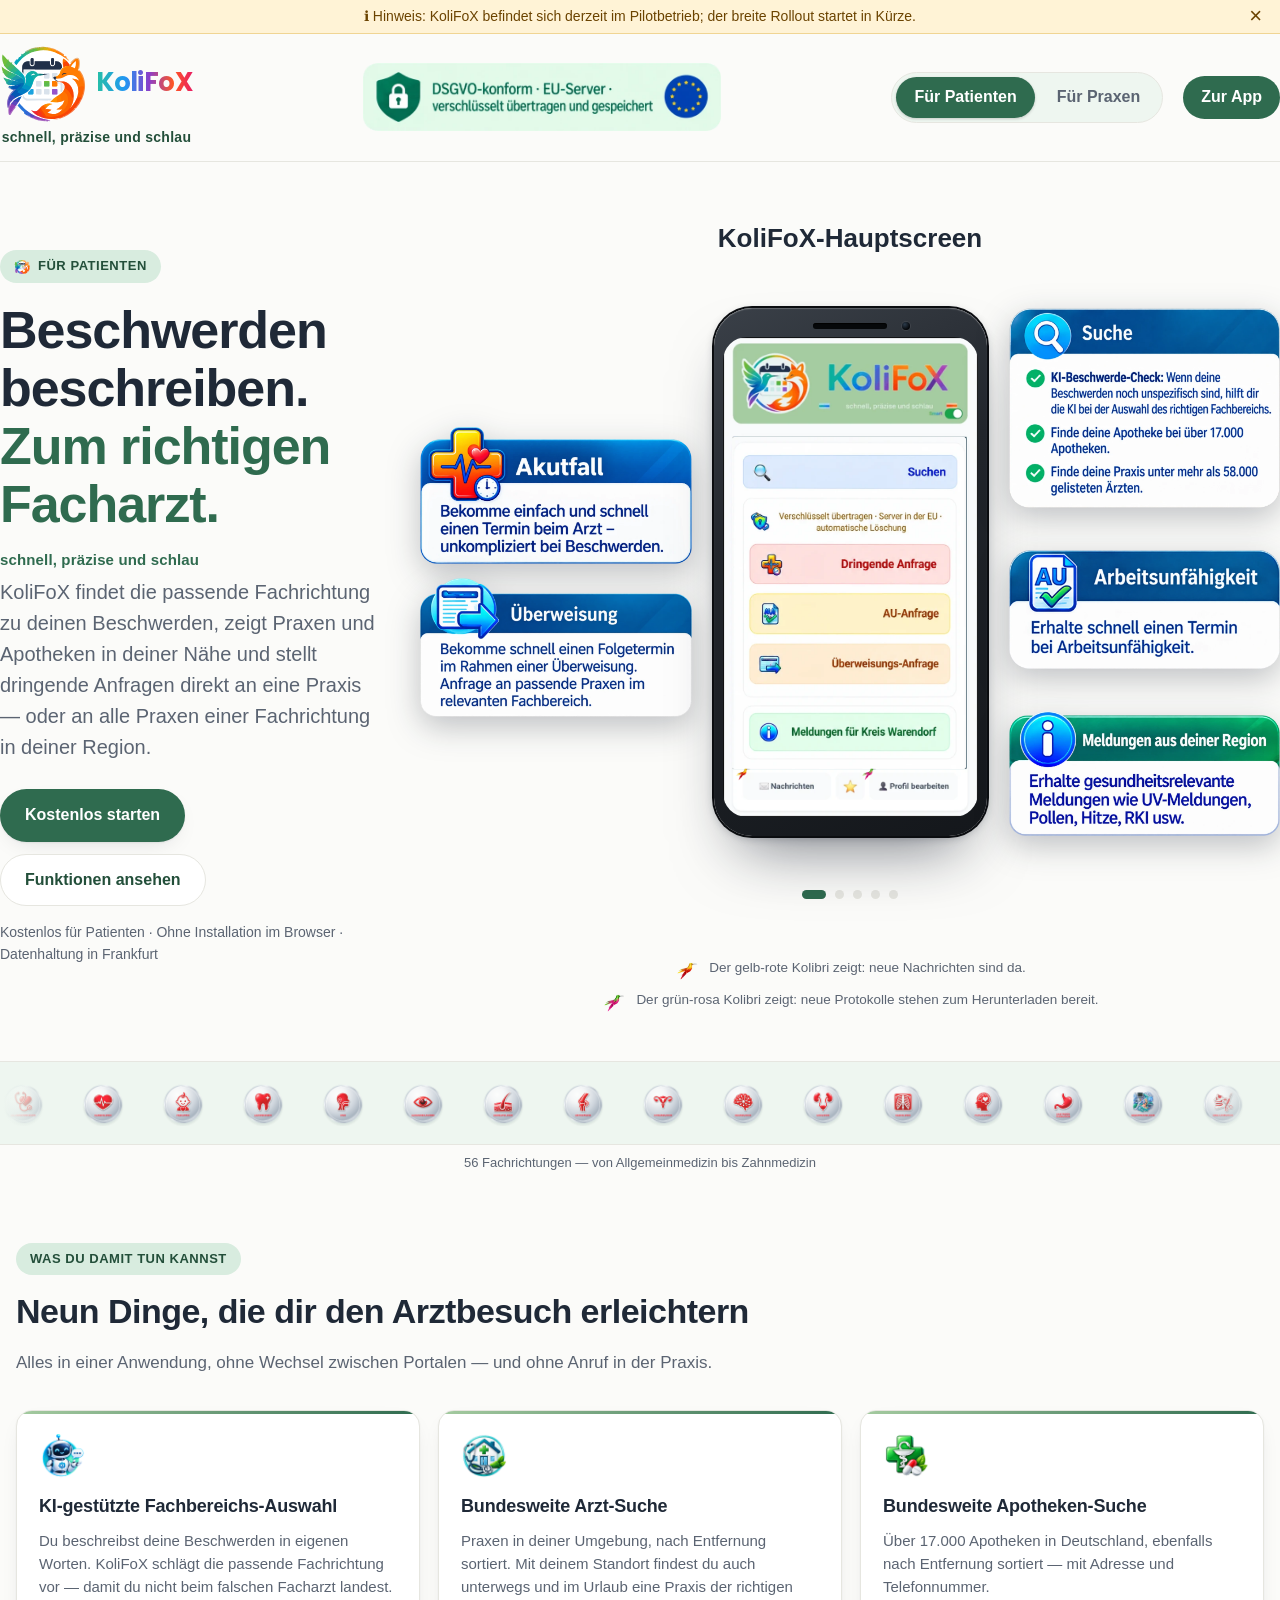
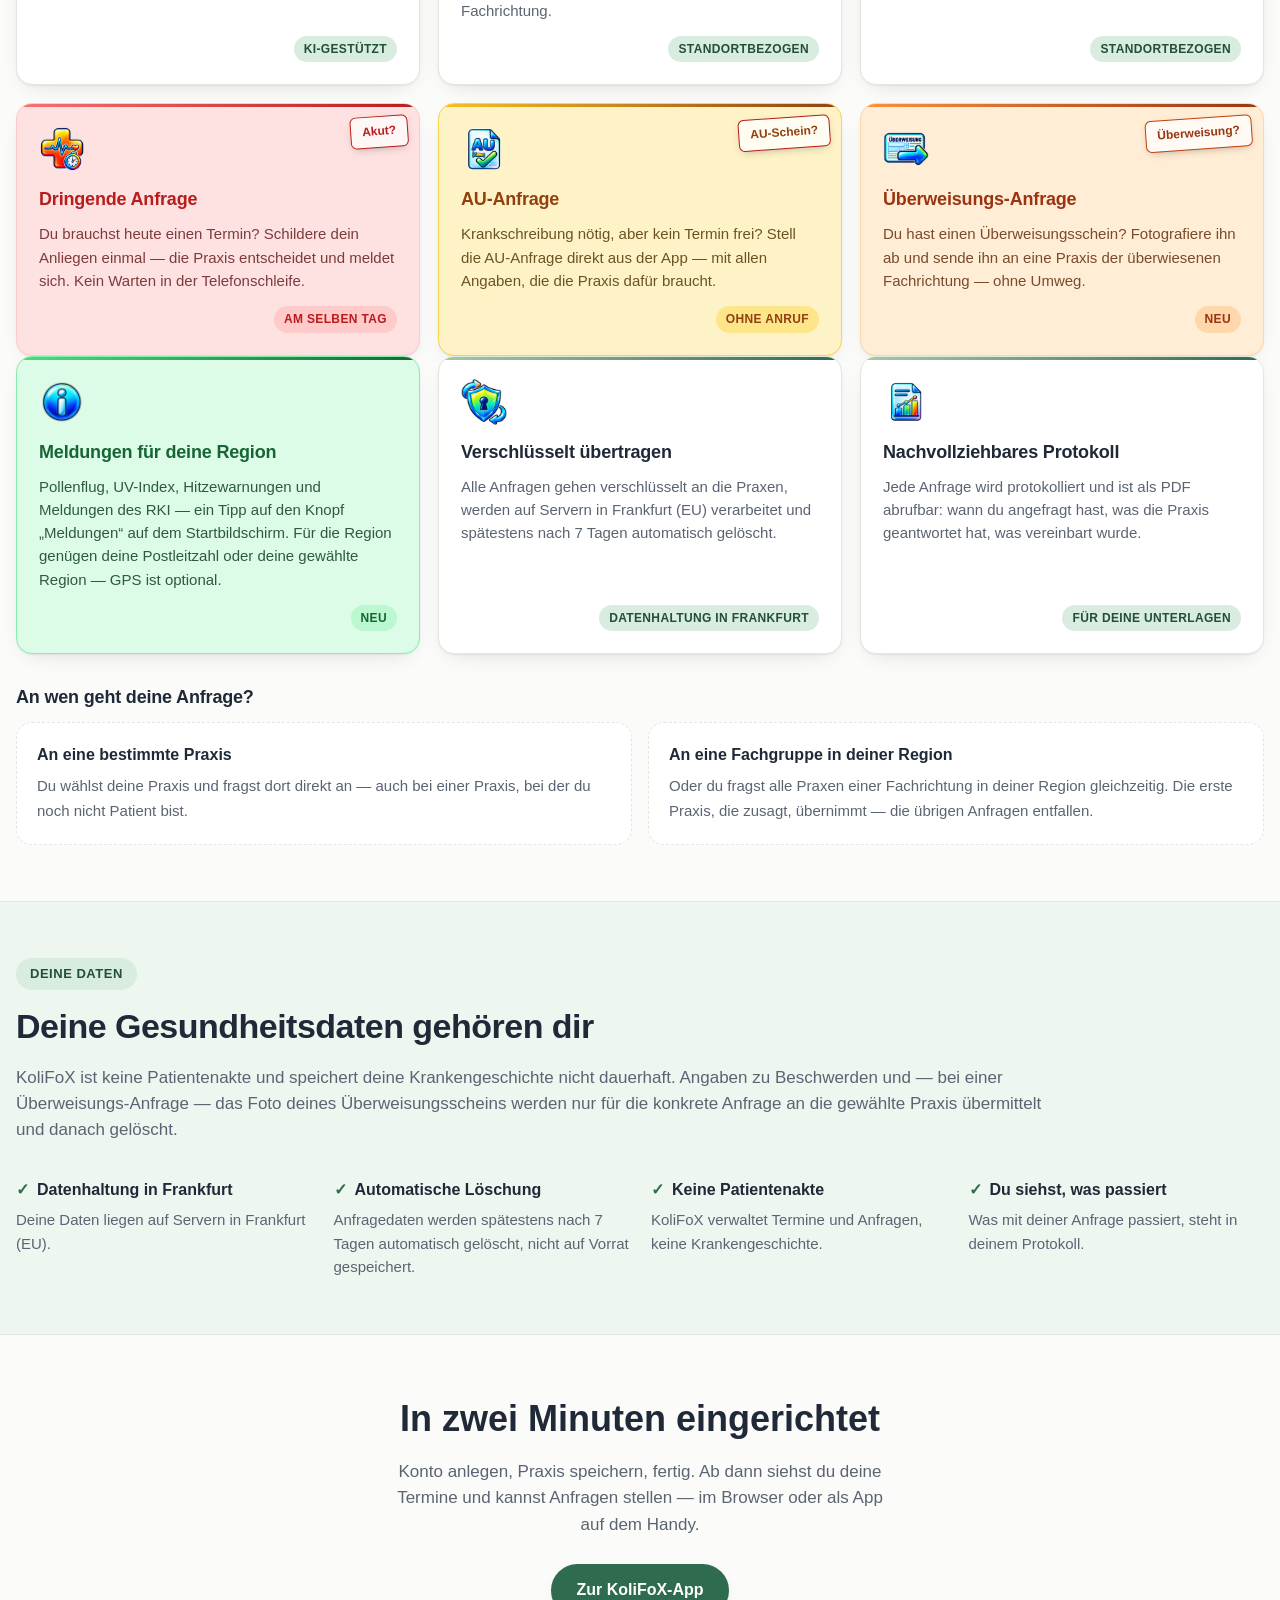
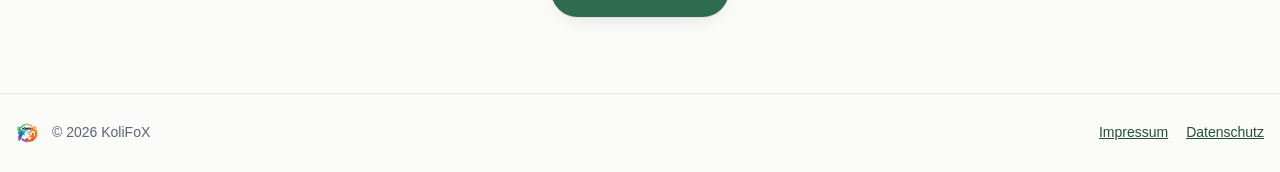
==== commit eb2ee5cc: "Startseite: neue Icons fuer AV-Vertrag, Zwei-Faktor und Datenpannen-Prozess Drei Icons von Matthias " ====
--- a/index.html
+++ b/index.html
@@ -454,7 +454,7 @@
         </article>
 
         <article class="feat">
-          <span class="feat-icon-platz" aria-hidden="true"></span>
+          <img class="feat-icon" src="/assets/neu/avv.png" alt="">
           <h3>Fertiger AV-Vertrag</h3>
           <p>Auftragsverarbeitungsvertrag nach Art. 28 DSGVO mit allen technisch-organisatorischen
              Maßnahmen liegt vor — Sie müssen keine eigenen Verträge aufsetzen und keine Sub-Verträge
@@ -463,7 +463,7 @@
         </article>
 
         <article class="feat">
-          <span class="feat-icon-platz" aria-hidden="true"></span>
+          <img class="feat-icon" src="/assets/neu/2fa.png" alt="">
           <h3>Zwei-Faktor-Anmeldung</h3>
           <p>Alle Cockpit-Konten — Sekretariat, Anfrage-Annahme, Ärztinnen, Ärzte, Assistenz —
              sind zwei-Faktor-pflichtig. Keine Komfort-Option, sondern Standard.</p>
@@ -471,7 +471,7 @@
         </article>
 
         <article class="feat">
-          <span class="feat-icon-platz" aria-hidden="true"></span>
+          <img class="feat-icon" src="/assets/neu/datenpannen.png" alt="">
           <h3>Datenpannen-Prozess etabliert</h3>
           <p>Vorfall-Register nach Art. 33 Abs. 5 DSGVO geführt, Meldepflicht-Bewertung je
              Vorfall. Falls etwas passiert, läuft die Benachrichtigung Ihrer Praxis entlang
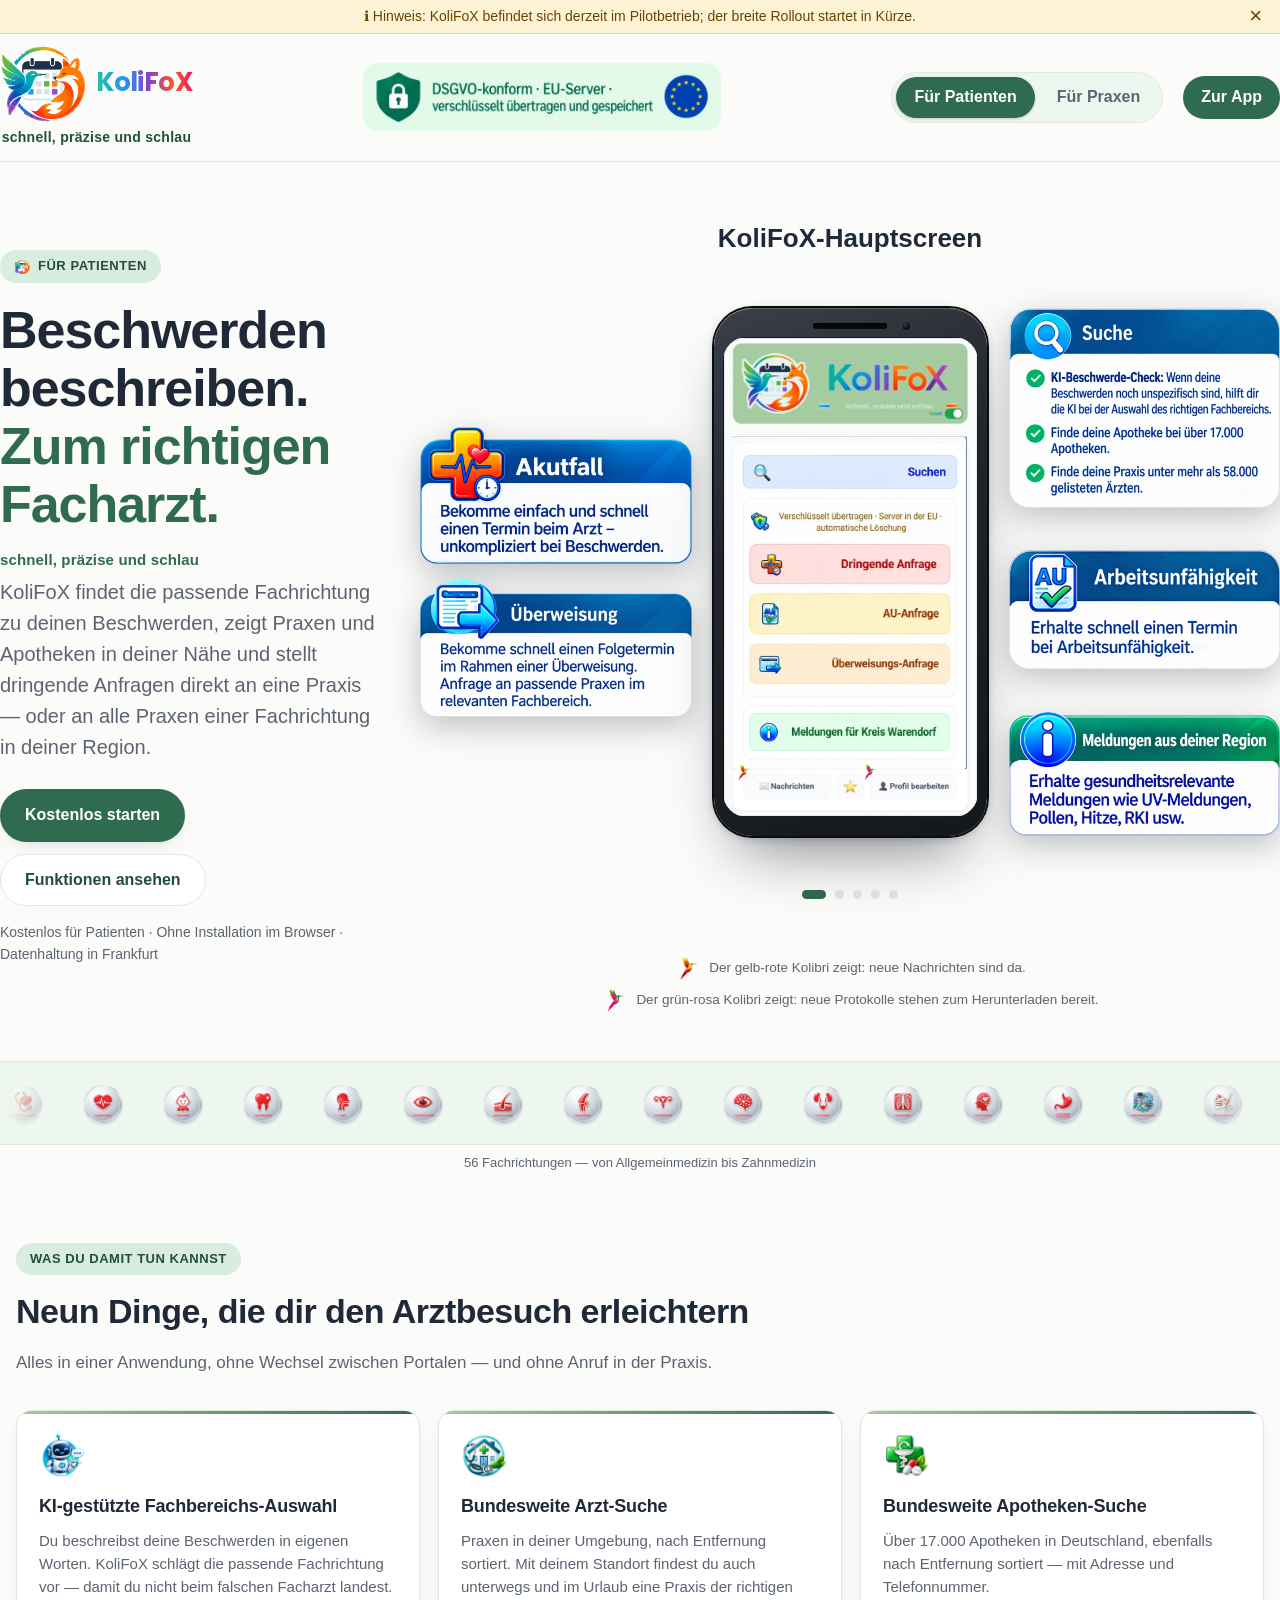
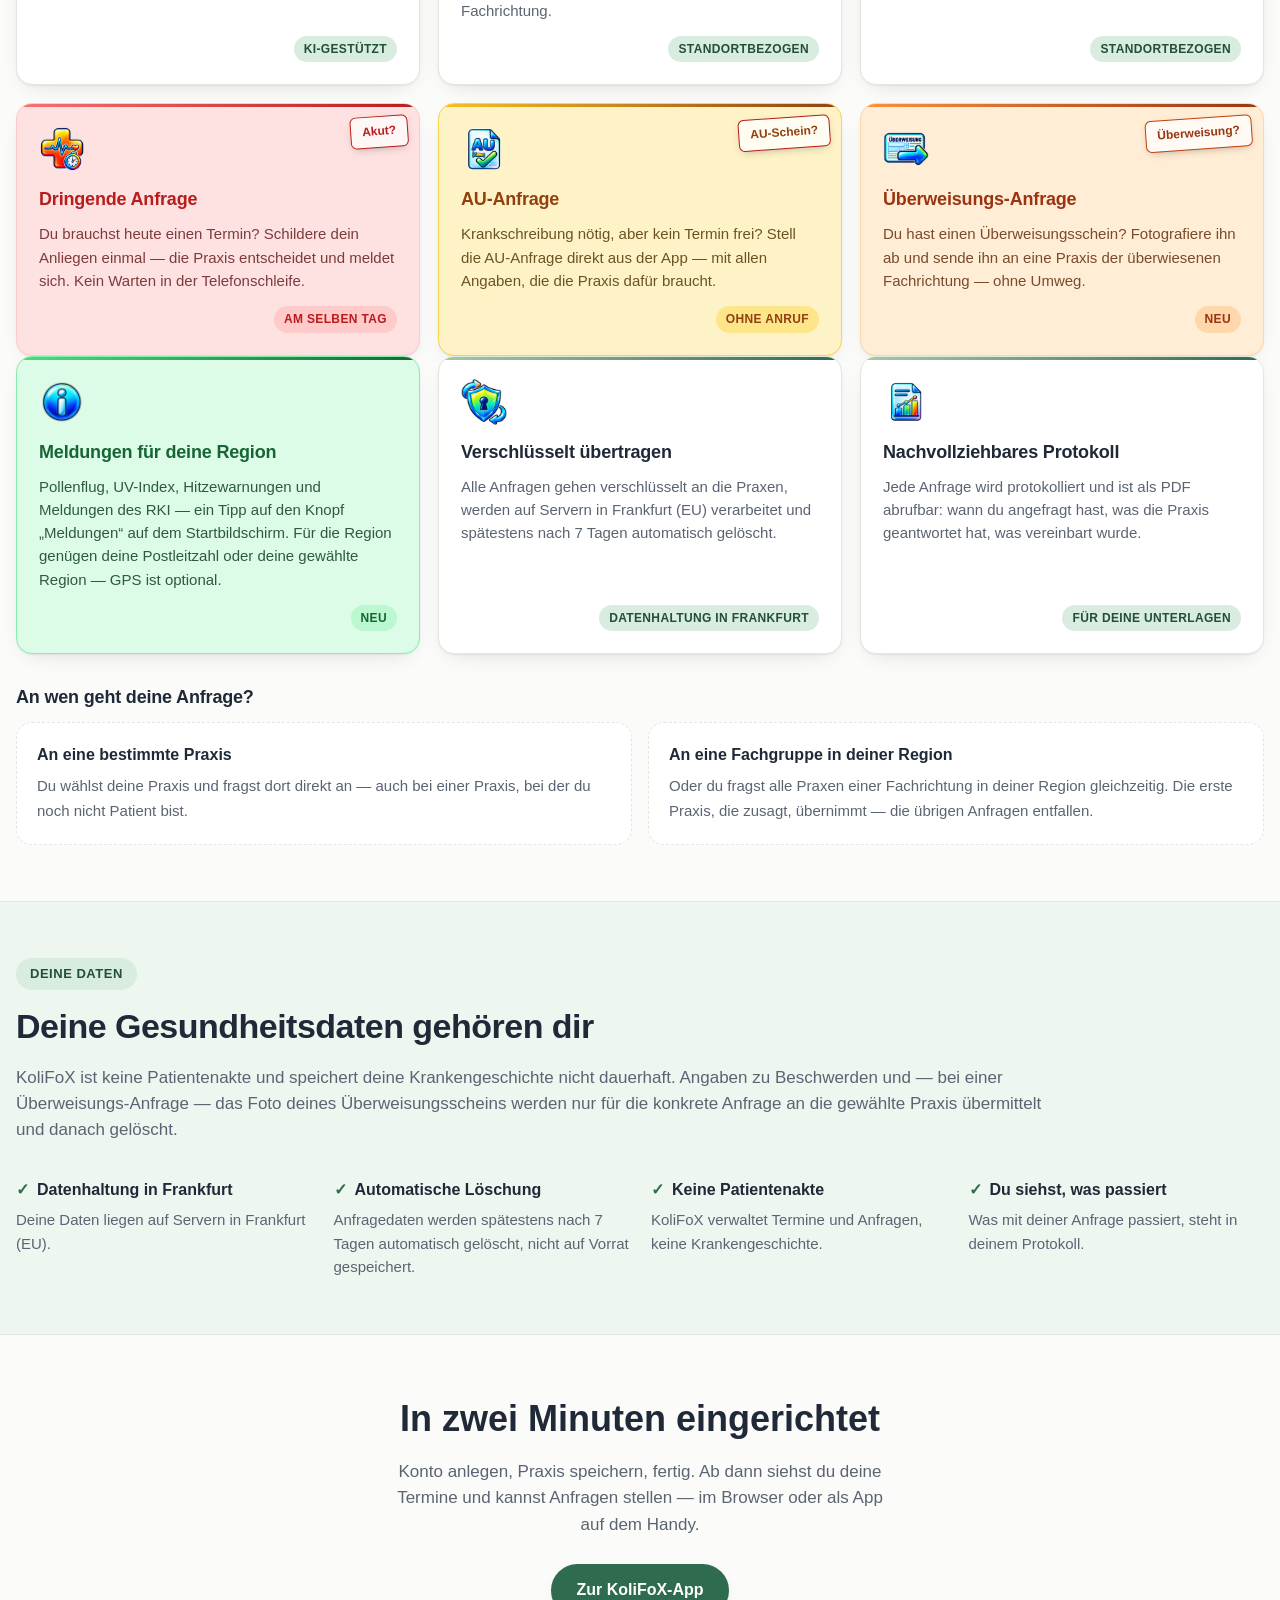
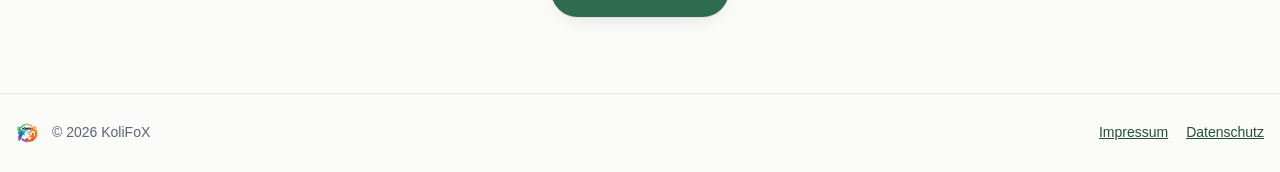
==== commit e62f1e6c: "Startseite: Icon fuer "Automatische Loeschfristen" (Muelleimer mit Uhr) Alle sechs Datenschutz-Karte" ====
--- a/index.html
+++ b/index.html
@@ -480,7 +480,7 @@
         </article>
 
         <article class="feat">
-          <span class="feat-icon-platz" aria-hidden="true"></span>
+          <img class="feat-icon feat-icon-breit" src="/assets/neu/rollen.png" alt="">
           <h3>Klare Rollen</h3>
           <p>KoliFoX verarbeitet Patient:innen-Anfragen in Ihrem Auftrag (Art. 28 DSGVO). Die
              Behandlungsentscheidung bleibt vollständig bei Ihnen. Keine Mitnutzung Ihrer
@@ -489,7 +489,7 @@
         </article>
 
         <article class="feat">
-          <span class="feat-icon-platz" aria-hidden="true"></span>
+          <img class="feat-icon" src="/assets/neu/loeschfristen.png" alt="">
           <h3>Automatische Löschfristen</h3>
           <p>Inhaltsdaten dringender Anfragen werden spätestens nach 7 Tagen automatisch gelöscht;
              Terminmetadaten nach spätestens 90 Tagen. Löschungs-Nachweise nach Art. 5 Abs. 2 DSGVO
--- a/assets/produktseite.css
+++ b/assets/produktseite.css
@@ -536,6 +536,8 @@
 /* Platzhalter, bis ein passendes Icon da ist (Karten "Fertiger AV-Vertrag" und "Zwei-Faktor-Anmeldung"):
    haelt die Hoehe, damit die Ueberschriften in der Reihe auf einer Linie bleiben. */
 .feat-icon-platz { display: block; width: 46px; height: 46px; margin-bottom: 14px; }
+/* breites Icon (Arzt + Technik): gleiche Hoehe, Breite folgt dem Seitenverhaeltnis */
+.feat-icon.feat-icon-breit { width: auto; height: 46px; max-width: 100px; object-position: left center; }
 .feat h3 { font-size: 18px; margin: 0 0 8px; letter-spacing: -.01em; }
 .feat p { margin: 0; color: var(--muted); font-size: 15px; }
 .feat .tag {
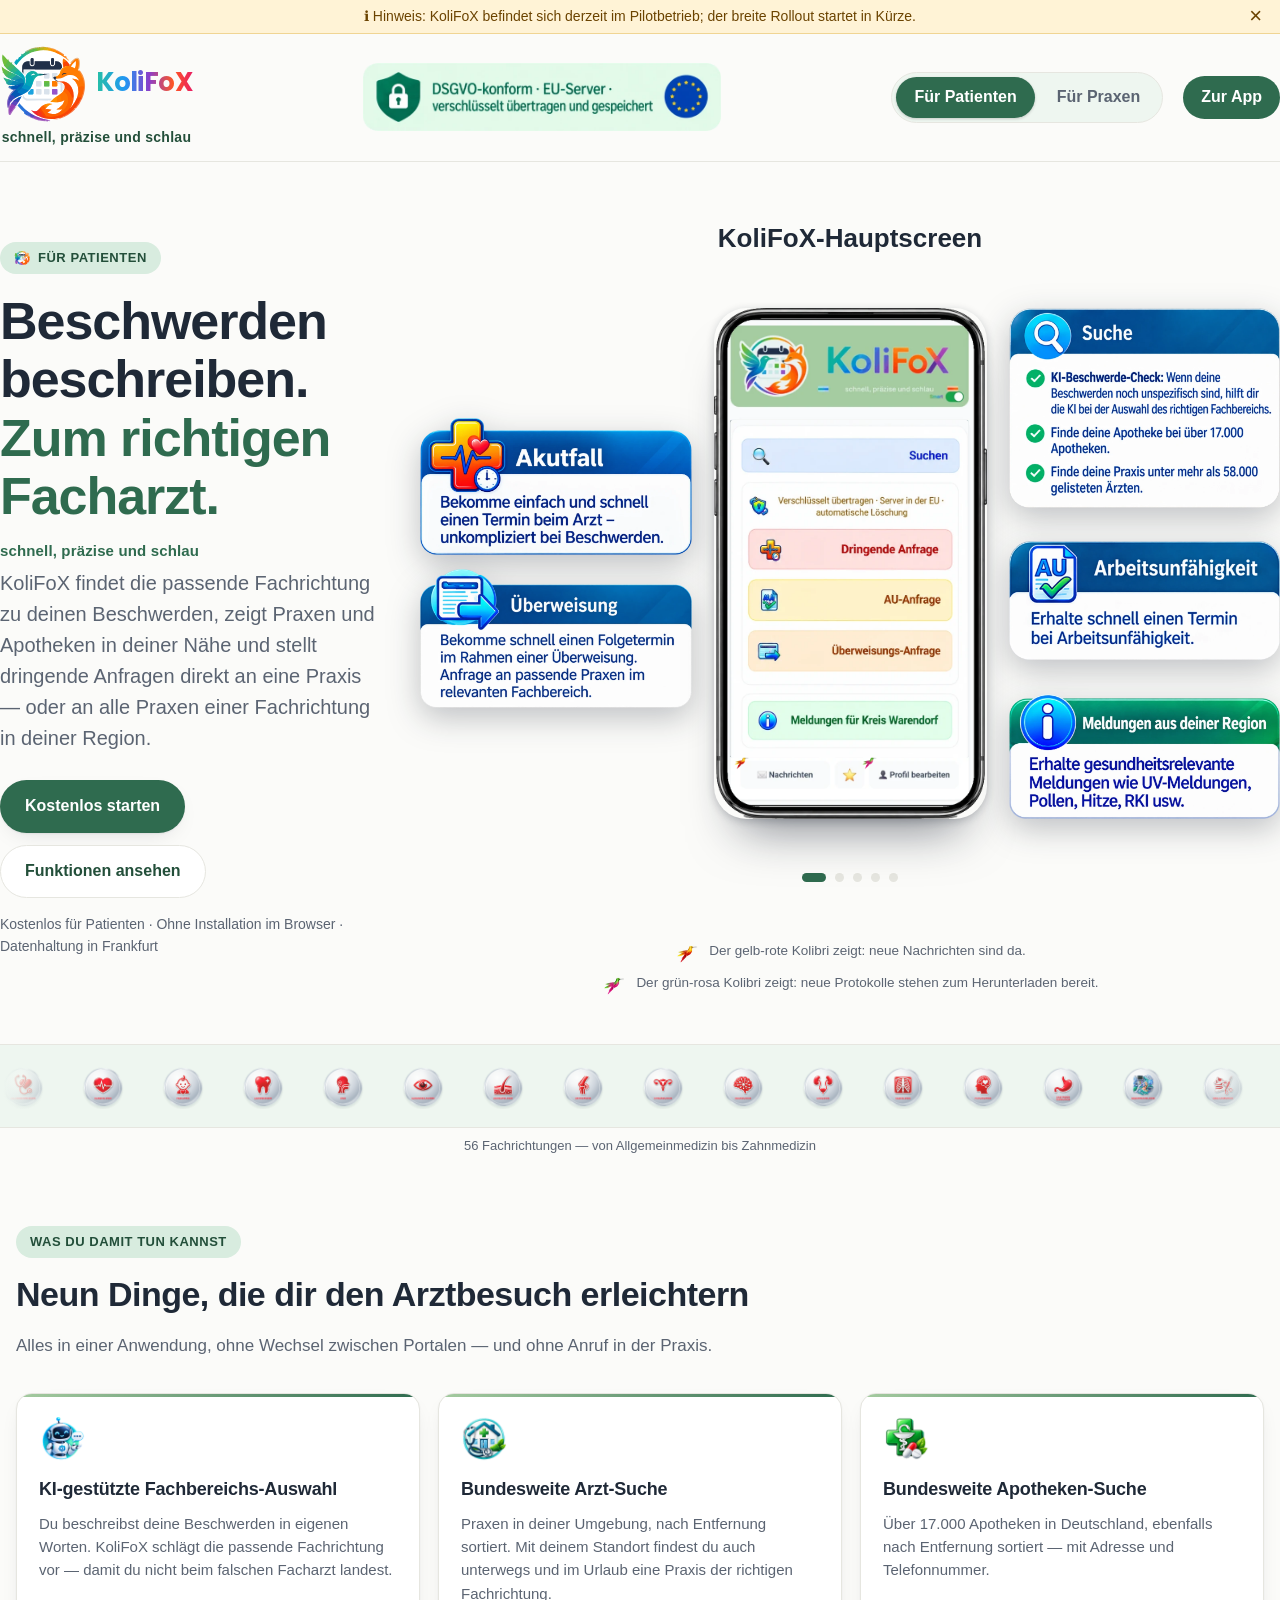
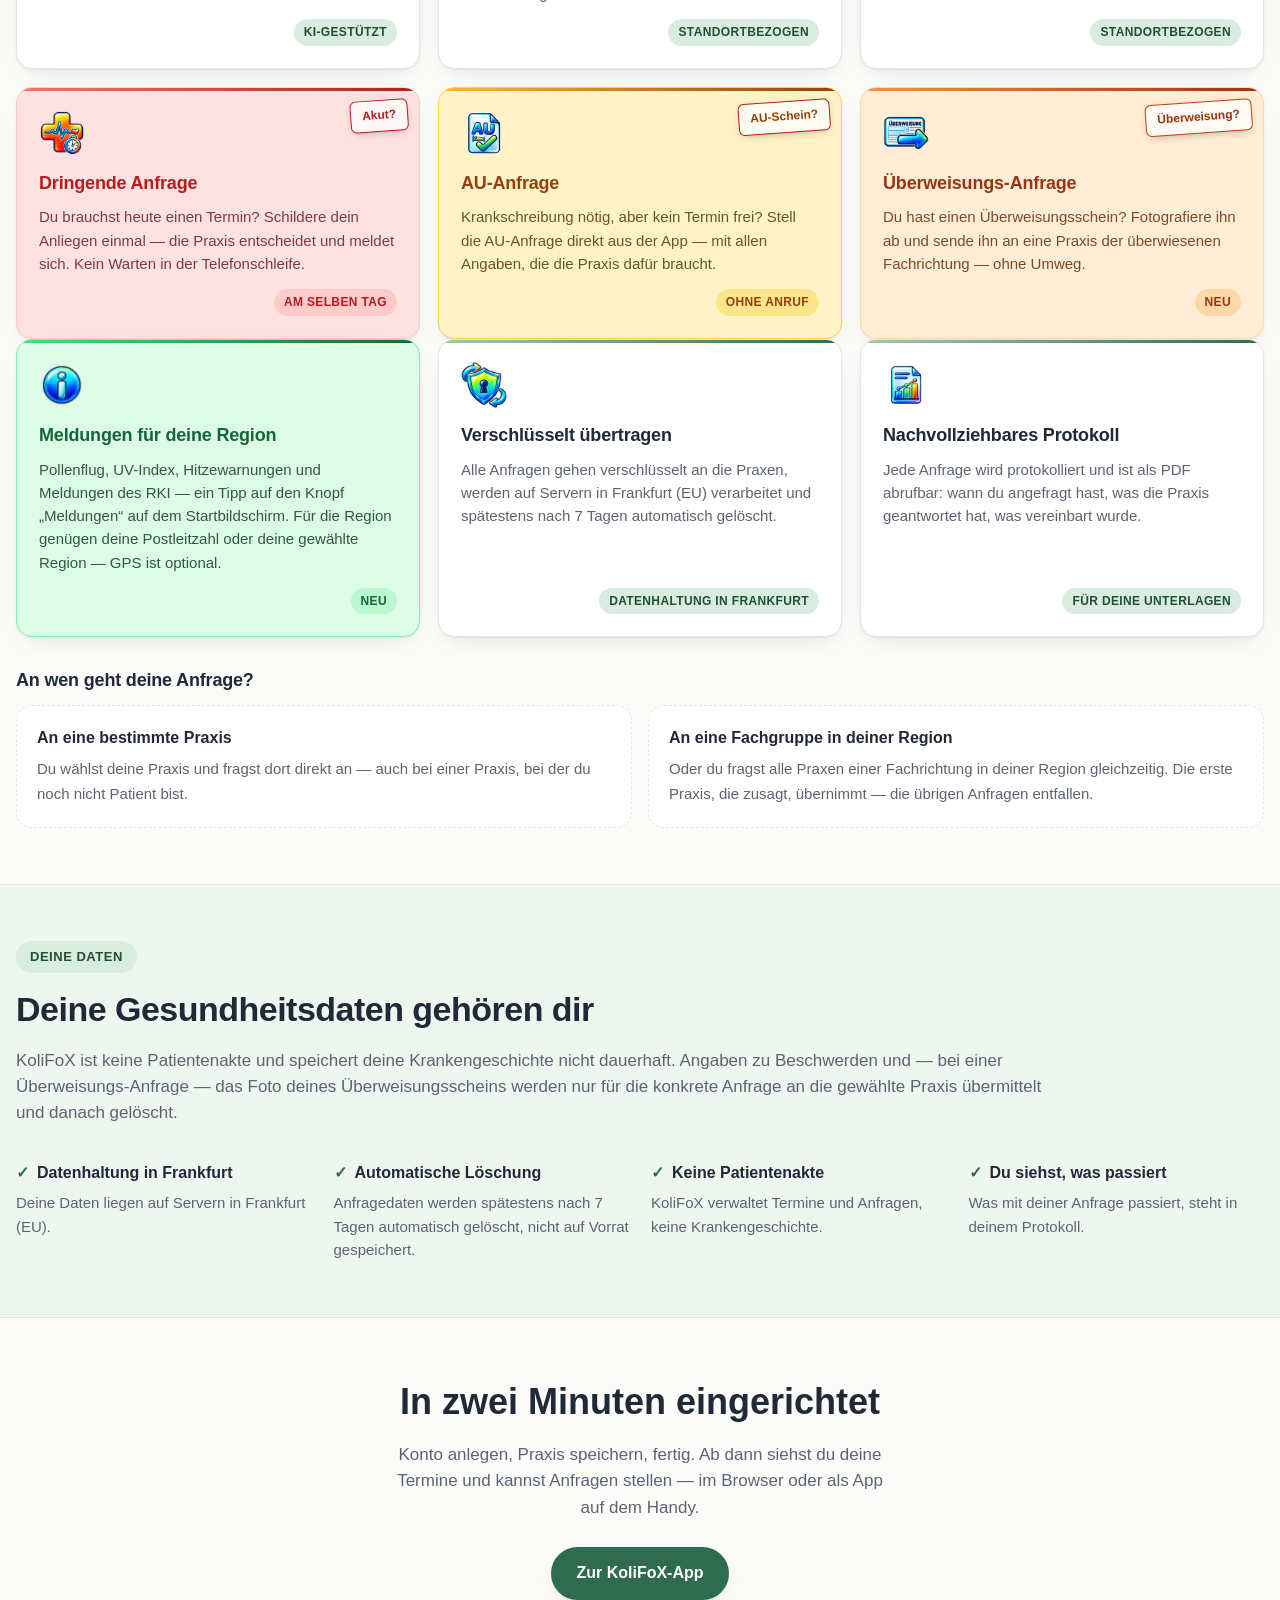
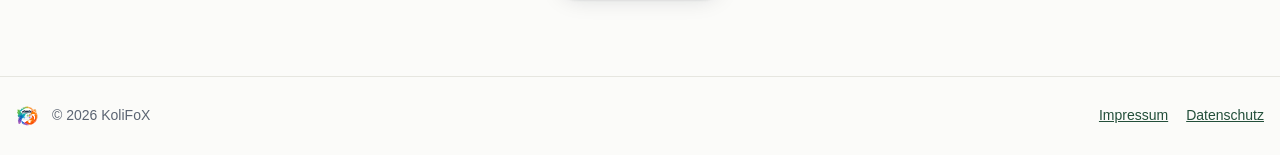
==== commit 3b85ac73: "Startseite: realistischer Handy-Rahmen als freigestelltes Bild statt CSS-Gehaeuse Rahmen aus Matthia" ====
--- a/index.html
+++ b/index.html
@@ -73,6 +73,7 @@
       <div class="phone-bereich">
         <div class="phone">
           <span class="phone-glow" aria-hidden="true"></span>
+          <div class="loch">
           <div class="screen">
             <img class="frame" src="/assets/screens/grundframe.webp"
                  alt="KoliFoX-App auf dem Handy">
@@ -82,6 +83,8 @@
             <img class="kolibri nachrichten" src="/assets/icons/kolibri-gelbrot-44.webp" alt="" aria-hidden="true">
             <img class="kolibri profil"      src="/assets/icons/kolibri-gruenrosa-44.webp" alt="" aria-hidden="true">
           </div>
+          </div>
+          <img class="rahmen" src="/assets/screens/handy-rahmen.webp" alt="" aria-hidden="true" width="691" height="1293">
         </div>
       </div>
     </div>
--- a/assets/produktseite.css
+++ b/assets/produktseite.css
@@ -88,39 +88,37 @@
 .hero-split { display: grid; grid-template-columns: 1.15fr .85fr; gap: 48px; align-items: center; }
 .hero-split .hero-text { min-width: 0; }
 
-/* Handy-Gehaeuse: oben breiterer Rand fuer die Hoermuschel */
+/* Handy-Gehaeuse: freigestelltes Bild (assets/screens/handy-rahmen.webp, 691x1293), liegt als oberste
+   Ebene ueber dem Bildschirm; die Bildschirmflaeche im Bild ist transparent. Masse am Bild gemessen:
+   Loch x=34 y=27 b=624 h=1235 (Rand links/rechts 34, oben 27, unten 31 px). */
 .phone {
-  /* 255 statt 300 px — auf Matthias' Wunsch rund 15 % kleiner, damit Text,
-     Handy und Fahnen nebeneinander Platz haben. */
-  justify-self: center; position: relative; width: 255px; max-width: 100%;
-  border-radius: 38px; padding: 29px 9px 19px; box-sizing: content-box;
-  background: linear-gradient(155deg, #3a4048 0%, #22262c 38%, #14171b 100%);
-  box-shadow:
-    0 0 0 2px #0b0d10,                       /* harte Gehaeusekante */
-    inset 0 1px 1px rgba(255,255,255,.22),   /* Lichtkante oben */
-    0 34px 64px -26px rgba(16,24,40,.6), 0 2px 8px rgba(16,24,40,.25);
-}
-/* Hoermuschel-Schlitz */
-.phone::before {
-  content: ""; position: absolute; top: 15px; left: 50%; transform: translateX(-50%);
-  width: 74px; height: 6px; border-radius: 99px; z-index: 4;
-  background: #06080a; box-shadow: inset 0 1px 1px rgba(0,0,0,.9);
-}
-/* Kamera-Punkt neben der Hoermuschel */
-.phone::after {
-  content: ""; position: absolute; top: 14px; left: calc(50% + 52px);
-  width: 8px; height: 8px; border-radius: 50%; z-index: 4;
-  background: radial-gradient(circle at 35% 30%, #2b3a4a, #05070a 70%);
-  box-shadow: 0 0 0 1px rgba(255,255,255,.07);
-}
-.phone > img { display: block; width: 100%; border-radius: 24px; }
-
-/* Der Bildschirm: Matthias' Grundframe, darin der wechselnde Bereich */
-.screen { position: relative; border-radius: 24px; overflow: hidden; line-height: 0; }
+  justify-self: center; position: relative; width: 273px; max-width: 100%;
+  aspect-ratio: 691 / 1293; border-radius: 12% / 6.4%;
+  box-shadow: 0 34px 50px -26px rgba(16,24,40,.55), 0 2px 8px rgba(16,24,40,.2);
+}
+.phone > img.rahmen {
+  position: absolute; inset: 0; width: 100%; height: 100%; z-index: 10; pointer-events: none;
+}
+
+/* Der Bildschirm: Matthias' Grundframe (600x1129), darin der wechselnde Bereich.
+   Er fuellt die Hoehe des Lochs; weil das Loch etwas schmaler ist, ragt er links und rechts je rund
+   2,3 % der Handybreite unter den Rahmen (dort liegt das Gehaeuse darueber). Alle Prozentwerte der
+   Kinder (Einblend-Bereich, Kolibris) beziehen sich weiter auf das Grundframe und bleiben gleich. */
+/* .loch = genau die transparente Bildschirmflaeche des Rahmens (x 4,92 %, y 2,09 %, 90,3 x 95,5 %),
+   schneidet den ueberstehenden Bildschirm ab. Der Eckenradius ist bewusst etwas kleiner als der des Rahmens:
+   was dadurch ueberstuende, liegt unter dem undurchsichtigen Gehaeuse. */
+.loch {
+  position: absolute; left: 4.92%; top: 2.09%; width: 90.3%; height: 95.51%;
+  overflow: hidden; border-radius: 7% / 3.6%;
+}
+.screen {
+  position: absolute; top: 0; height: 100%; aspect-ratio: 600 / 1129;
+  left: 50%; transform: translateX(-50%); line-height: 0;
+}
 /* Stapelung im Bildschirm, von hinten nach vorn:
    1 Grundframe (Kopf + Fussleiste), 2 wechselndes Bild, 5 Kolibris.
    Die Kolibris sitzen an der Fussleiste und muessen immer obenauf liegen. */
-.screen > img.frame { display: block; width: 100%; position: relative; z-index: 1; }
+.screen > img.frame { display: block; width: 100%; height: 100%; position: relative; z-index: 1; }
 
 /* Einblend-Bereich — am Grundframe gemessen (600x1129): blau ab x=27, davor ein
    4 px dunkler Rahmen (x 23..26). Der Bereich liegt bewusst 4 px weiter aussen,
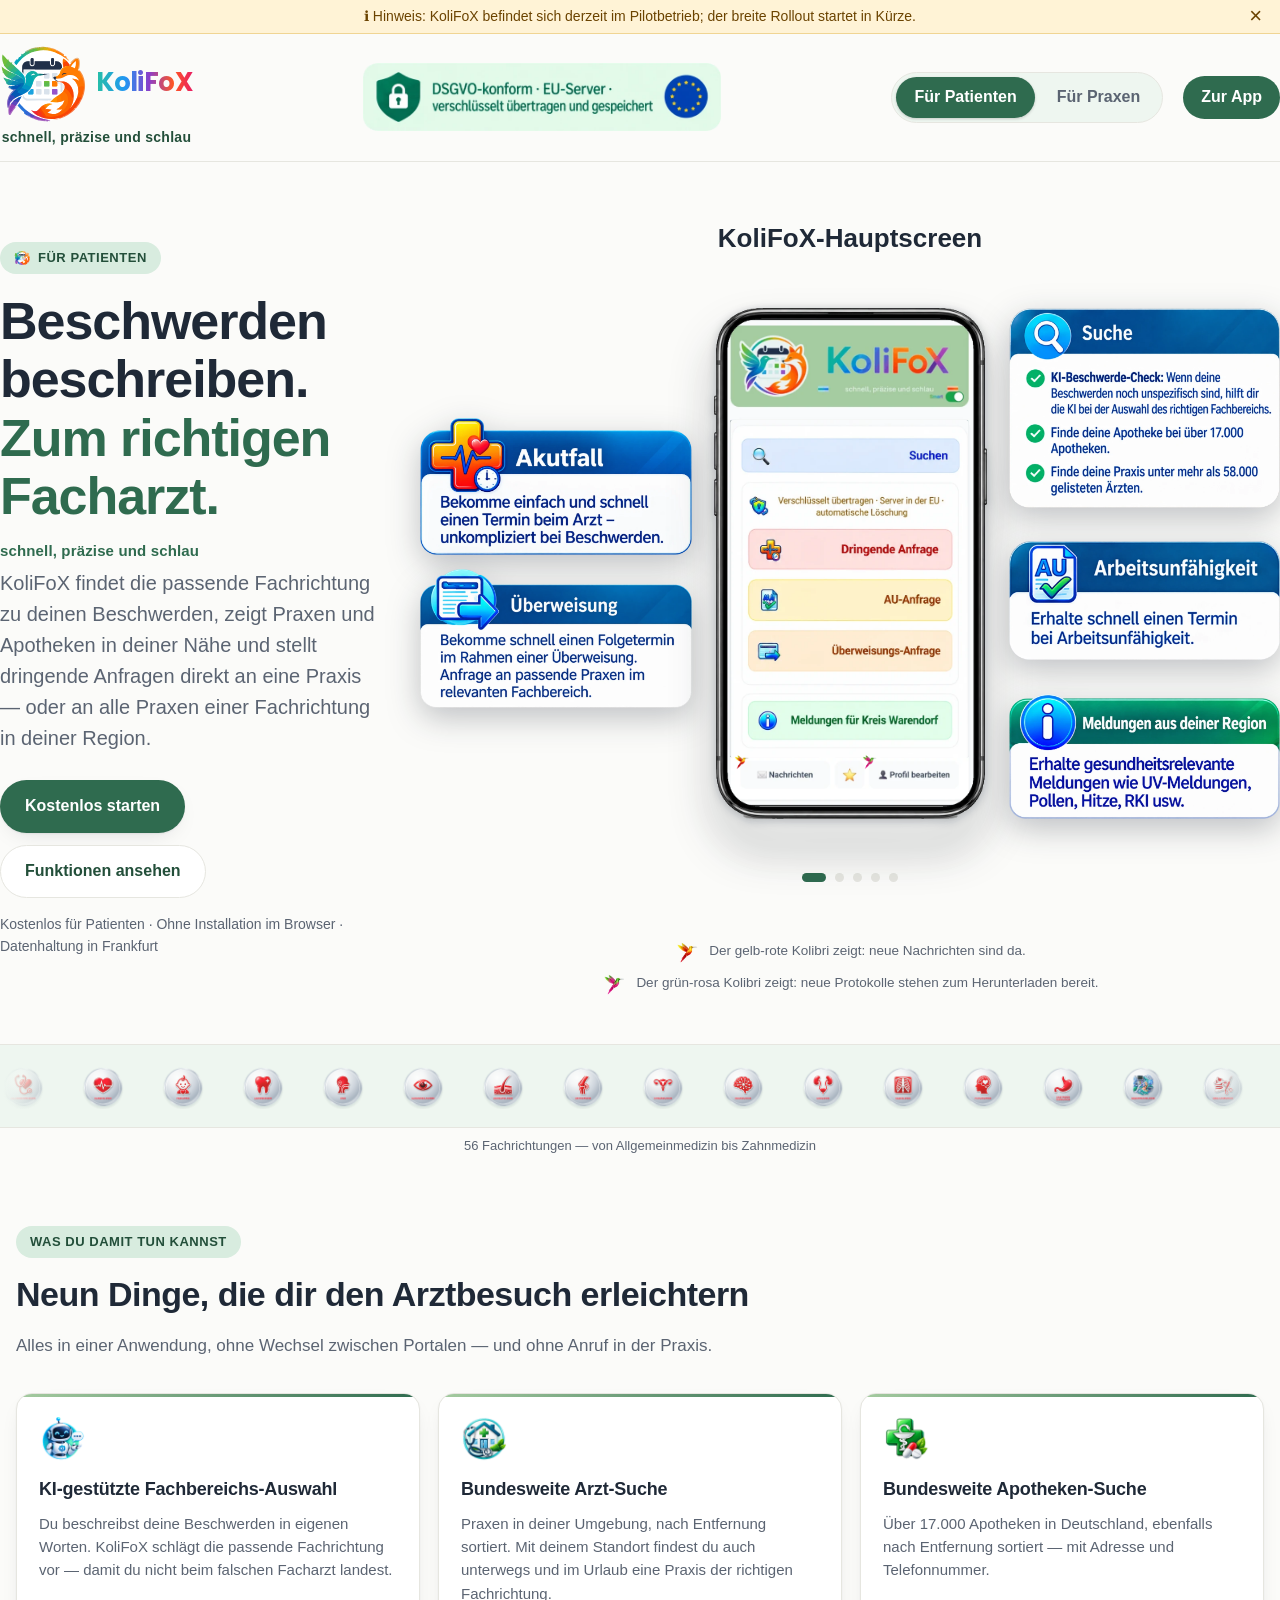
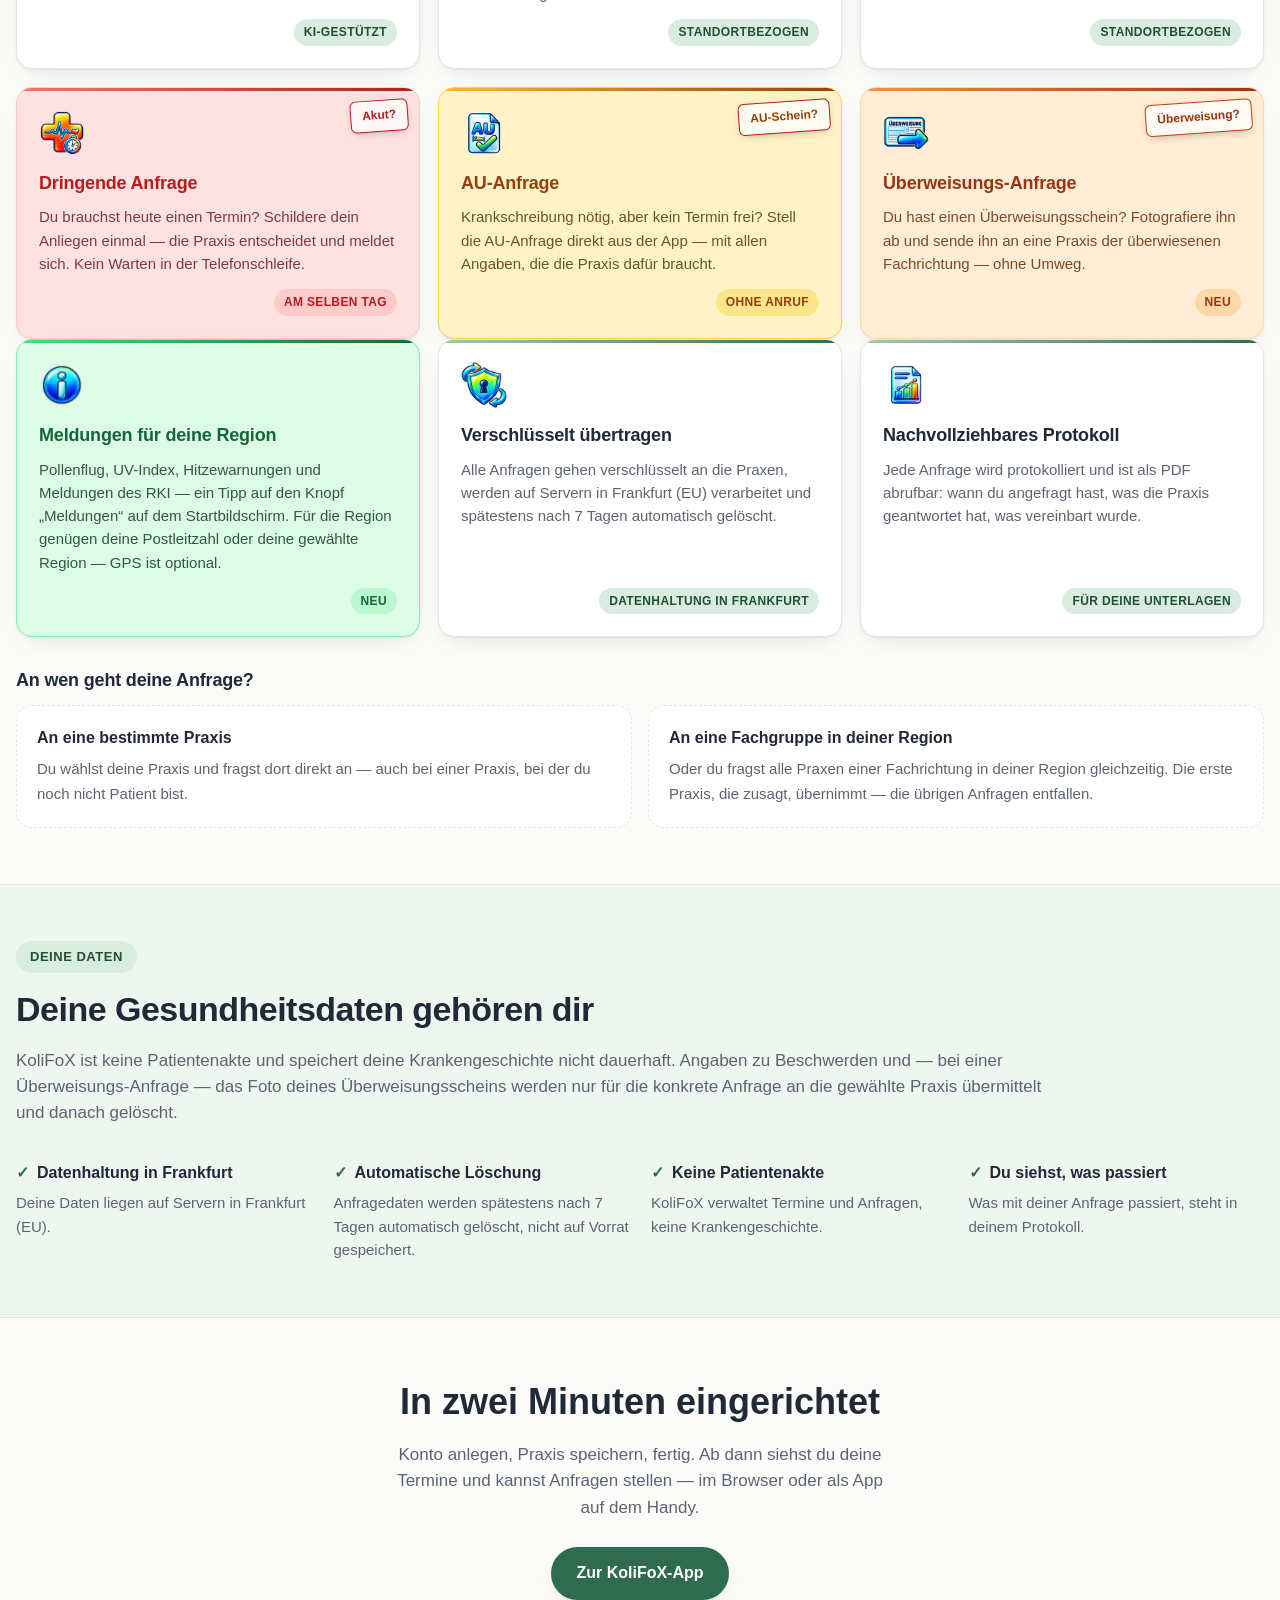
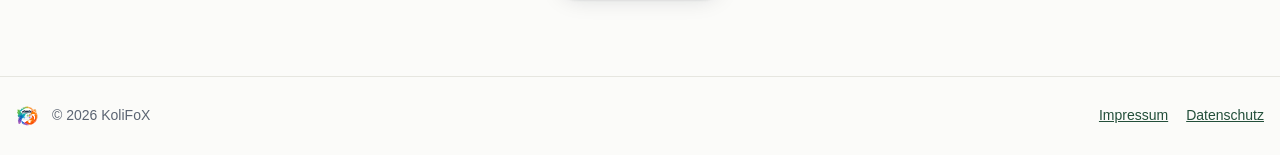
==== commit b7bc5ec8: "Handy-Rahmen: Schatten folgt jetzt der Gehaeuseform (keine helle Platte mehr um die Ecken) Der box-s" ====
--- a/index.html
+++ b/index.html
@@ -73,6 +73,7 @@
       <div class="phone-bereich">
         <div class="phone">
           <span class="phone-glow" aria-hidden="true"></span>
+          <img class="rahmen-schatten" src="/assets/screens/handy-rahmen.webp" alt="" aria-hidden="true">
           <div class="loch">
           <div class="screen">
             <img class="frame" src="/assets/screens/grundframe.webp"
--- a/assets/produktseite.css
+++ b/assets/produktseite.css
@@ -93,8 +93,14 @@
    Loch x=34 y=27 b=624 h=1235 (Rand links/rechts 34, oben 27, unten 31 px). */
 .phone {
   justify-self: center; position: relative; width: 273px; max-width: 100%;
-  aspect-ratio: 691 / 1293; border-radius: 12% / 6.4%;
-  box-shadow: 0 34px 50px -26px rgba(16,24,40,.55), 0 2px 8px rgba(16,24,40,.2);
+  aspect-ratio: 691 / 1293;
+}
+/* Schatten in Form des Gehaeuses: zweite Kopie des Rahmens UNTER dem Bildschirm, nur mit drop-shadow.
+   (Ein box-shadow haette die rechteckige Box mit abgerundeten Ecken beschattet und um das Handy eine
+   helle "Platte" gelassen.) Die Kopie selbst wird vom Bildschirm und dem oberen Rahmen verdeckt. */
+.phone > img.rahmen-schatten {
+  position: absolute; inset: 0; width: 100%; height: 100%; z-index: 0; pointer-events: none;
+  filter: drop-shadow(0 28px 22px rgba(16,24,40,.38)) drop-shadow(0 2px 5px rgba(16,24,40,.28));
 }
 .phone > img.rahmen {
   position: absolute; inset: 0; width: 100%; height: 100%; z-index: 10; pointer-events: none;
@@ -109,7 +115,7 @@
    was dadurch ueberstuende, liegt unter dem undurchsichtigen Gehaeuse. */
 .loch {
   position: absolute; left: 4.92%; top: 2.09%; width: 90.3%; height: 95.51%;
-  overflow: hidden; border-radius: 7% / 3.6%;
+  overflow: hidden; border-radius: 7% / 3.6%; z-index: 1;
 }
 .screen {
   position: absolute; top: 0; height: 100%; aspect-ratio: 600 / 1129;
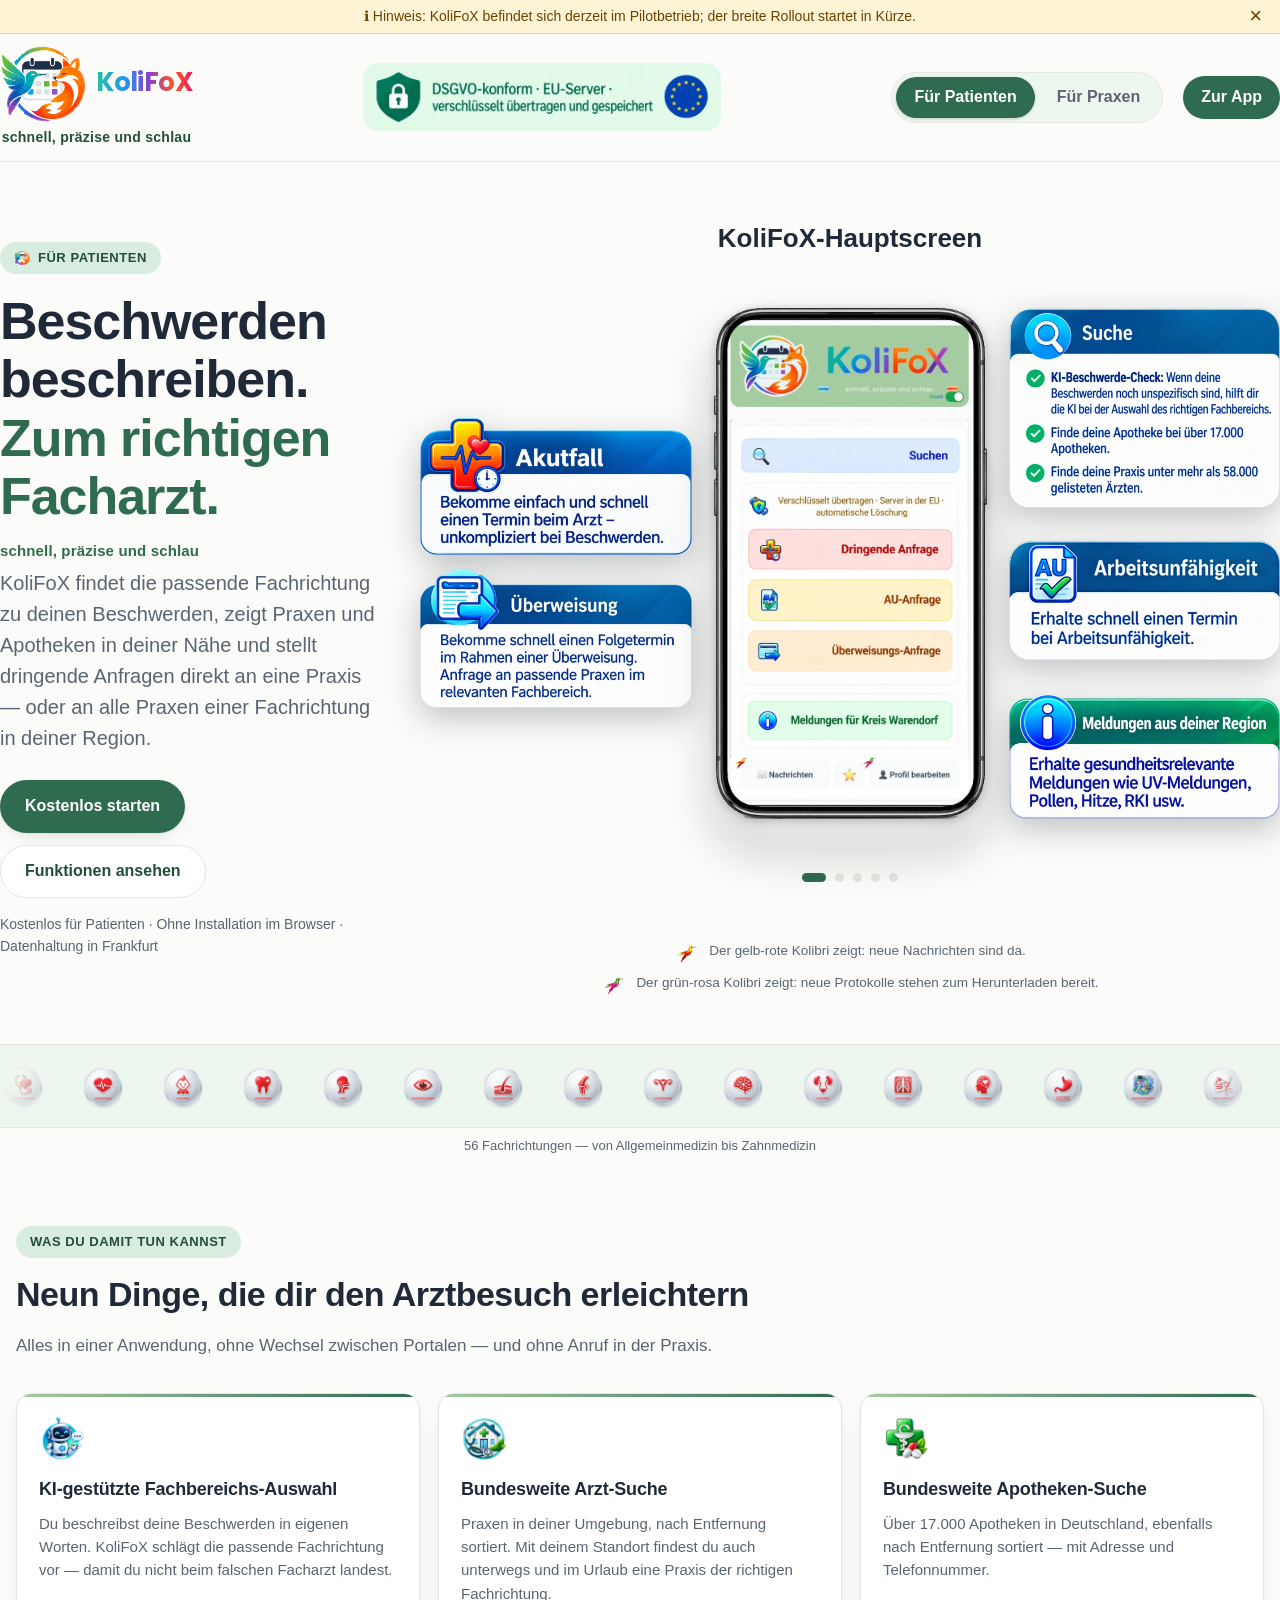
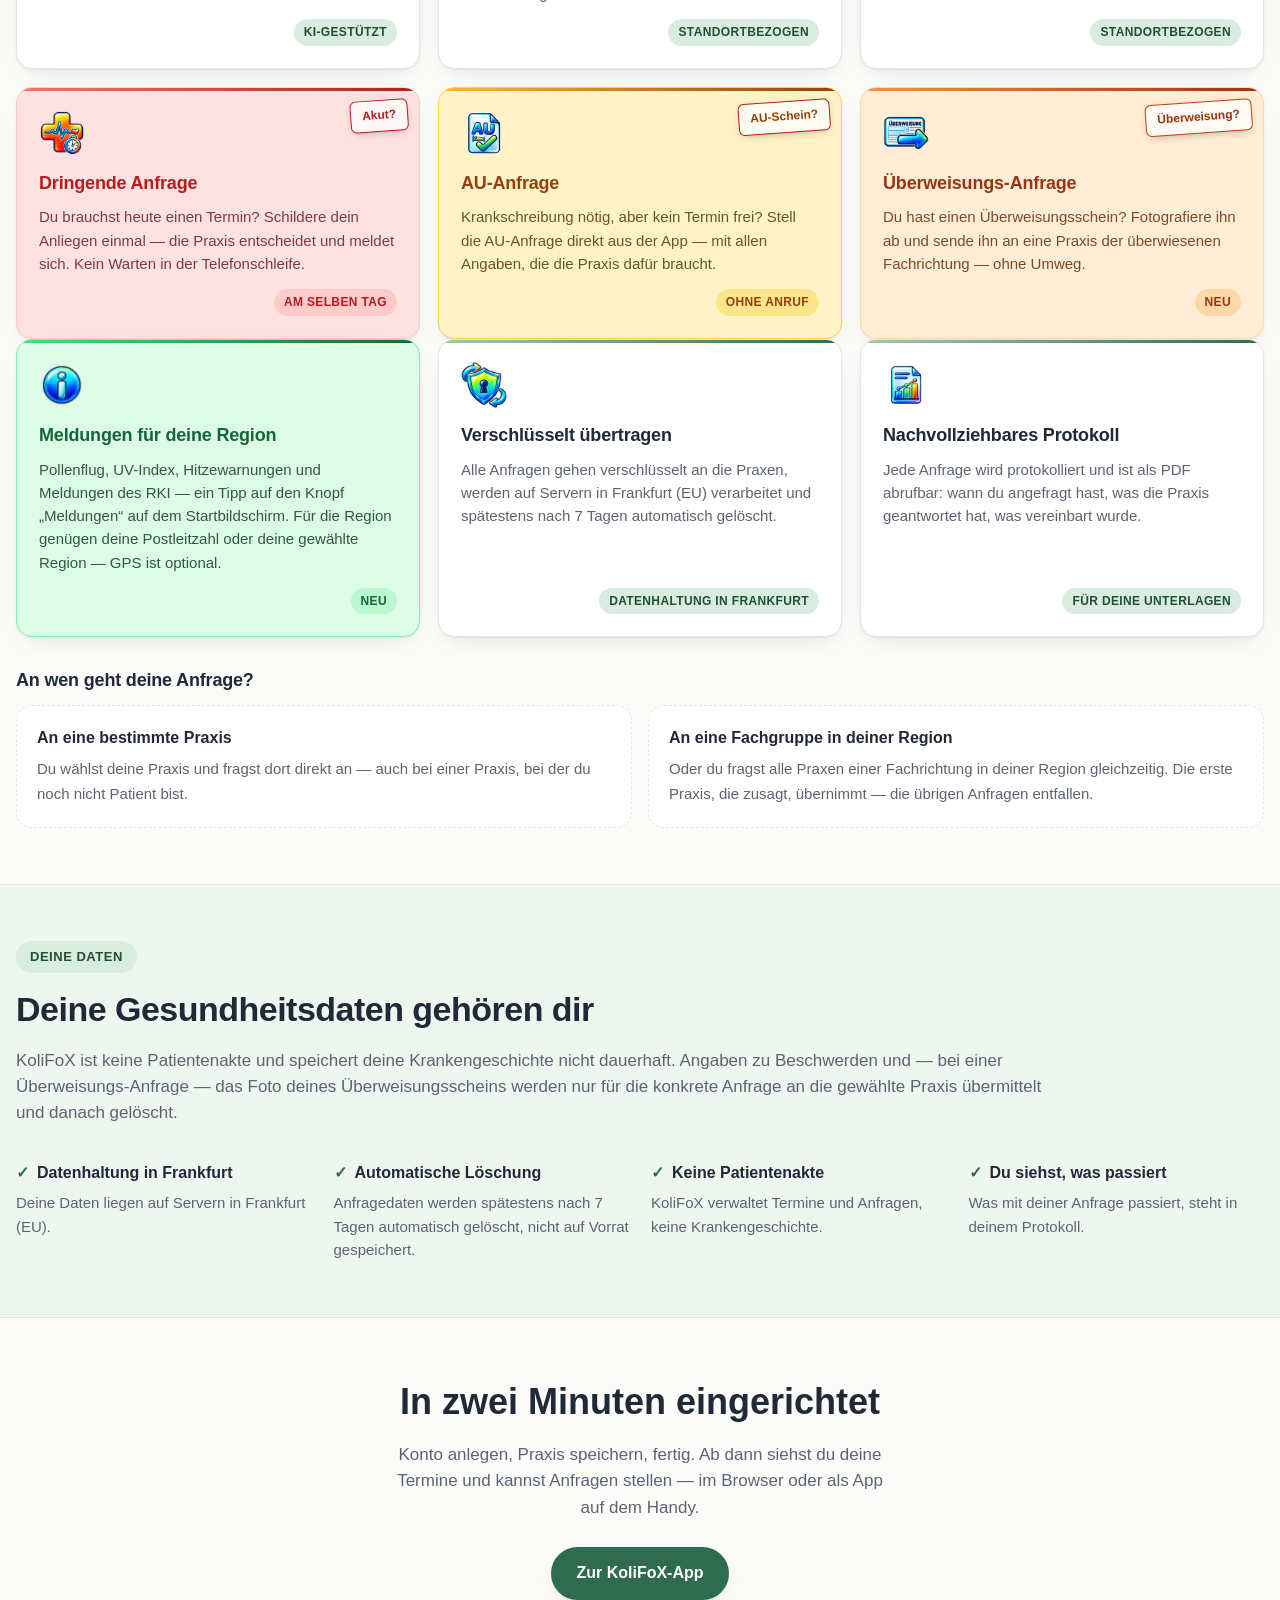
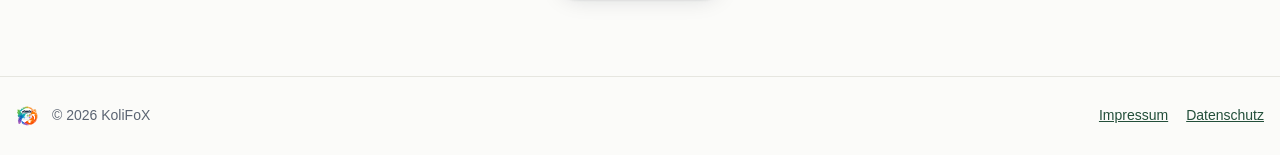
==== commit 6642efd9: "Startseite: Login-Knoepfe zeigen in der Pilotphase den Hinweis "Testversion" statt zum Login zu fueh" ====
--- a/index.html
+++ b/index.html
@@ -38,7 +38,7 @@
       <button role="tab" id="tab-pat" aria-controls="view-pat" aria-selected="true">Für Patienten</button>
       <button role="tab" id="tab-pra" aria-controls="view-pra" aria-selected="false">Für Praxen</button>
     </div>
-    <a class="head-cta" id="head-cta" href="https://app.kolifox.de">Zur App</a>
+    <a class="head-cta" id="head-cta" href="#testversion" data-login="https://app.kolifox.de">Zur App</a>
   </div>
 </header>
 </div>
@@ -57,7 +57,7 @@
         einer Fachrichtung in deiner Region.
       </p>
       <div class="hero-actions">
-        <a class="btn btn-primary" href="https://app.kolifox.de">Kostenlos starten</a>
+        <a class="btn btn-primary" href="#testversion" data-login="https://app.kolifox.de">Kostenlos starten</a>
         <a class="btn btn-ghost" href="#pat-funktionen">Funktionen ansehen</a>
       </div>
       <p class="hero-note">Kostenlos für Patienten · Ohne Installation im Browser · Datenhaltung in Frankfurt</p>
@@ -276,7 +276,7 @@
       <p>Konto anlegen, Praxis speichern, fertig. Ab dann siehst du deine Termine und kannst
          Anfragen stellen — im Browser oder als App auf dem Handy.</p>
       <div class="hero-actions">
-        <a class="btn btn-primary" href="https://app.kolifox.de">Zur KoliFoX-App</a>
+        <a class="btn btn-primary" href="#testversion" data-login="https://app.kolifox.de">Zur KoliFoX-App</a>
       </div>
     </div>
   </section>
@@ -297,7 +297,7 @@
           Praxissoftware, ohne Installation.
         </p>
         <div class="hero-actions">
-          <a class="btn btn-primary" href="https://cockpit.kolifox.de/login">Praxis anmelden</a>
+          <a class="btn btn-primary" href="#testversion" data-login="https://cockpit.kolifox.de/login">Praxis anmelden</a>
           <a class="btn btn-ghost" href="#pra-funktionen">Funktionen ansehen</a>
         </div>
         <p class="hero-note">Läuft im Browser · Rollen für Sekretariat, Ärzte und Labor · Server in Deutschland</p>
@@ -537,7 +537,7 @@
          Zeit für Einrichtung und Schulung.</p>
       <div class="hero-actions">
         <a class="btn btn-primary" href="mailto:Matthias.Roettgers@KoliFoX.de?subject=KoliFoX%20f%C3%BCr%20unsere%20Praxis">Gespräch vereinbaren</a>
-        <a class="btn btn-ghost" href="https://cockpit.kolifox.de/login">Zum Praxis-Login</a>
+        <a class="btn btn-ghost" href="#testversion" data-login="https://cockpit.kolifox.de/login">Zum Praxis-Login</a>
       </div>
     </div>
   </section>
@@ -554,6 +554,18 @@
   </div>
 </footer>
 
+<!-- Testversion-Hinweis: erscheint beim Klick auf die Login-Knoepfe, solange LOGIN_LINKS_AKTIV in
+     assets/produktseite.js auf false steht. Wortlaut wie der App-Testhinweis (shared/lib/testhinweis.js). -->
+<div class="testmodal" id="testversion" role="dialog" aria-modal="true" aria-labelledby="testversion-titel" hidden>
+  <div class="testmodal-karte">
+    <h2 id="testversion-titel">Diese App ist eine Testversion</h2>
+    <p>Du testest eine Vorabversion von KoliFoX. Die hinterlegten Praxen sind Testpraxen – Anfragen,
+       Termine und Dokumente sind nicht echt und werden von niemandem bearbeitet. Für eine Behandlung
+       wende dich bitte direkt an deine Praxis. In einem Notfall wähle 112.</p>
+    <button type="button" class="btn btn-primary testmodal-zu" id="testversion-zu">Verstanden</button>
+  </div>
+</div>
+
 <script src="/assets/produktseite.js"></script>
 </body>
 </html>
--- a/assets/produktseite.css
+++ b/assets/produktseite.css
@@ -681,3 +681,18 @@
   html { scroll-padding-top: 150px; }
 }
 @media (prefers-reduced-motion: reduce) { .head-logo, .head-badge { transition: none; } }
+
+/* Testversion-Hinweis (Login-Knoepfe, solange LOGIN_LINKS_AKTIV false ist) */
+.testmodal {
+  position: fixed; inset: 0; z-index: 100; display: flex; align-items: center; justify-content: center;
+  padding: 20px; background: rgba(15, 18, 22, .55);
+}
+.testmodal[hidden] { display: none; }
+.testmodal-karte {
+  width: 100%; max-width: 440px; background: var(--card); color: var(--ink);
+  border-radius: 18px; padding: 26px 26px 22px; box-shadow: 0 24px 60px -20px rgba(0, 0, 0, .5);
+}
+.testmodal-karte h2 { margin: 0 0 12px; font-size: 20px; letter-spacing: -.01em; }
+.testmodal-karte p { margin: 0 0 22px; color: var(--muted); font-size: 16px; line-height: 1.6; }
+.testmodal-zu { width: 100%; justify-content: center; }
+body.modal-offen { overflow: hidden; }
